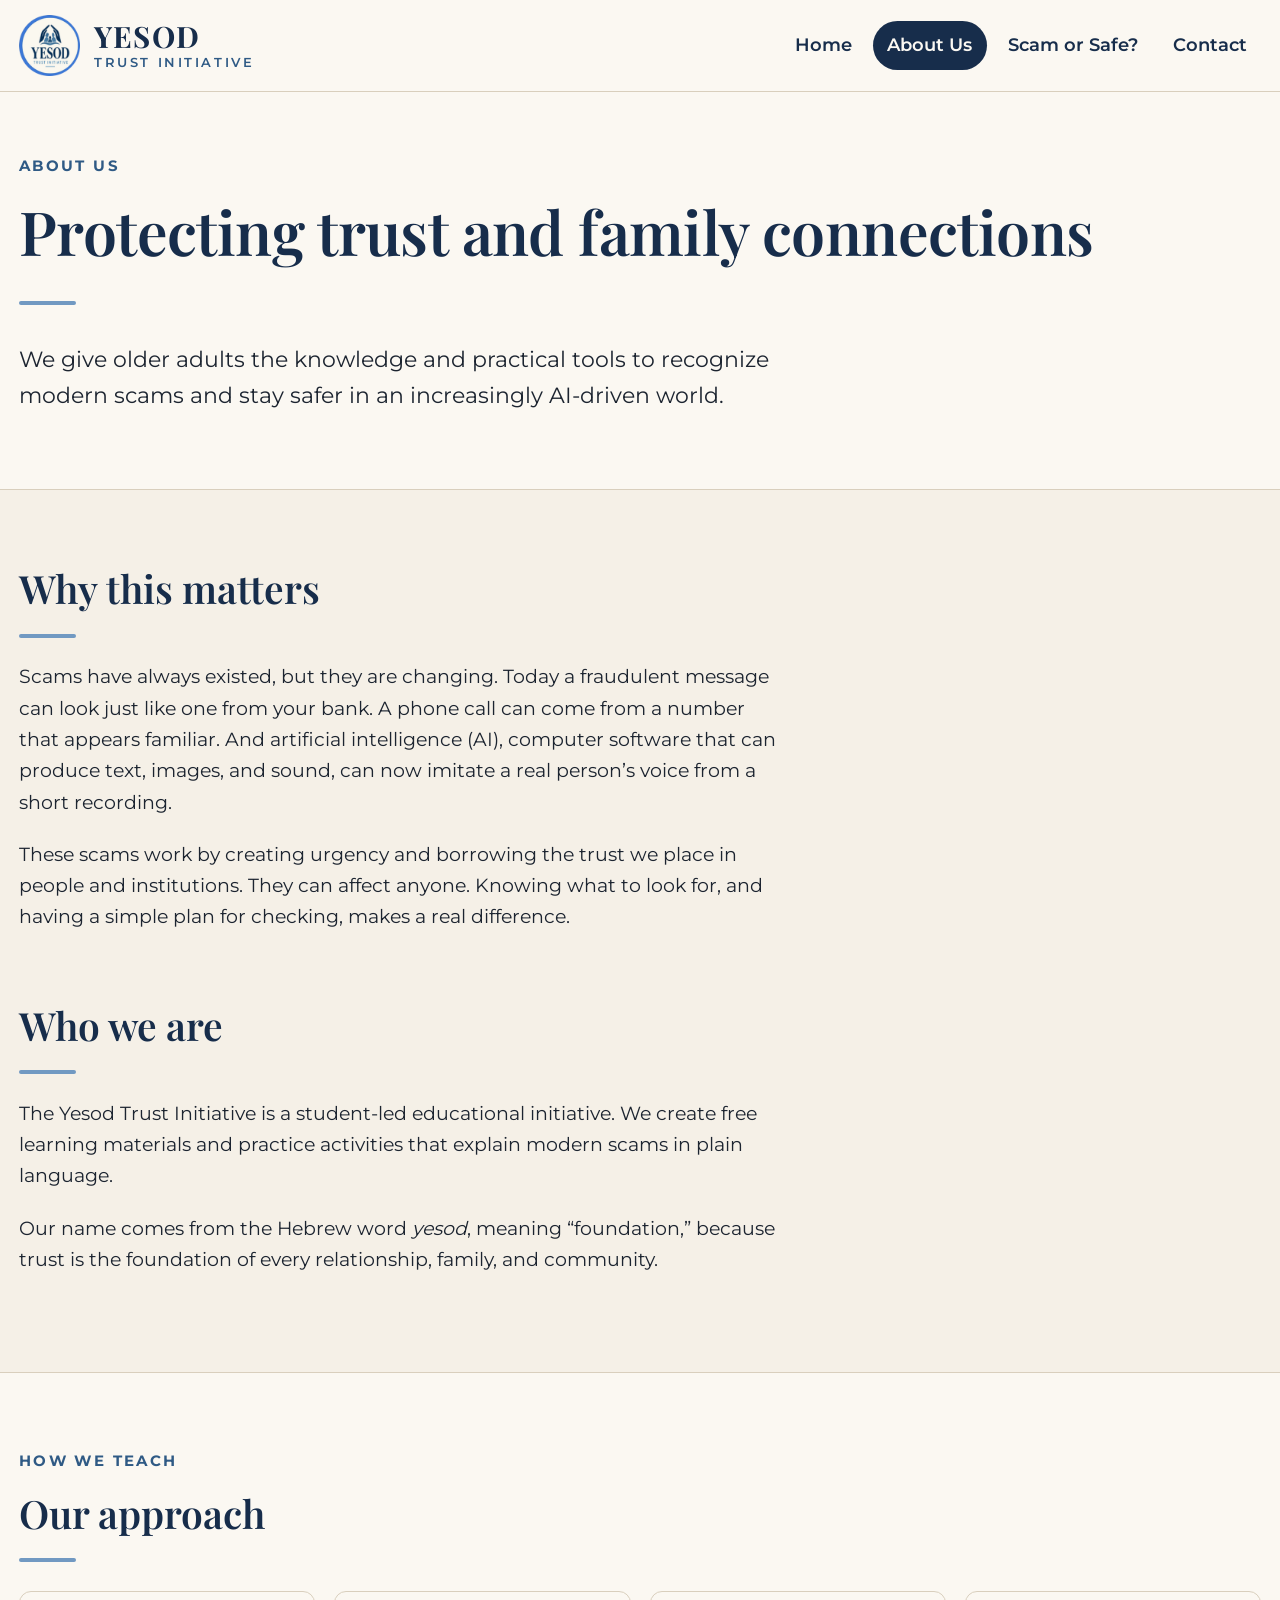
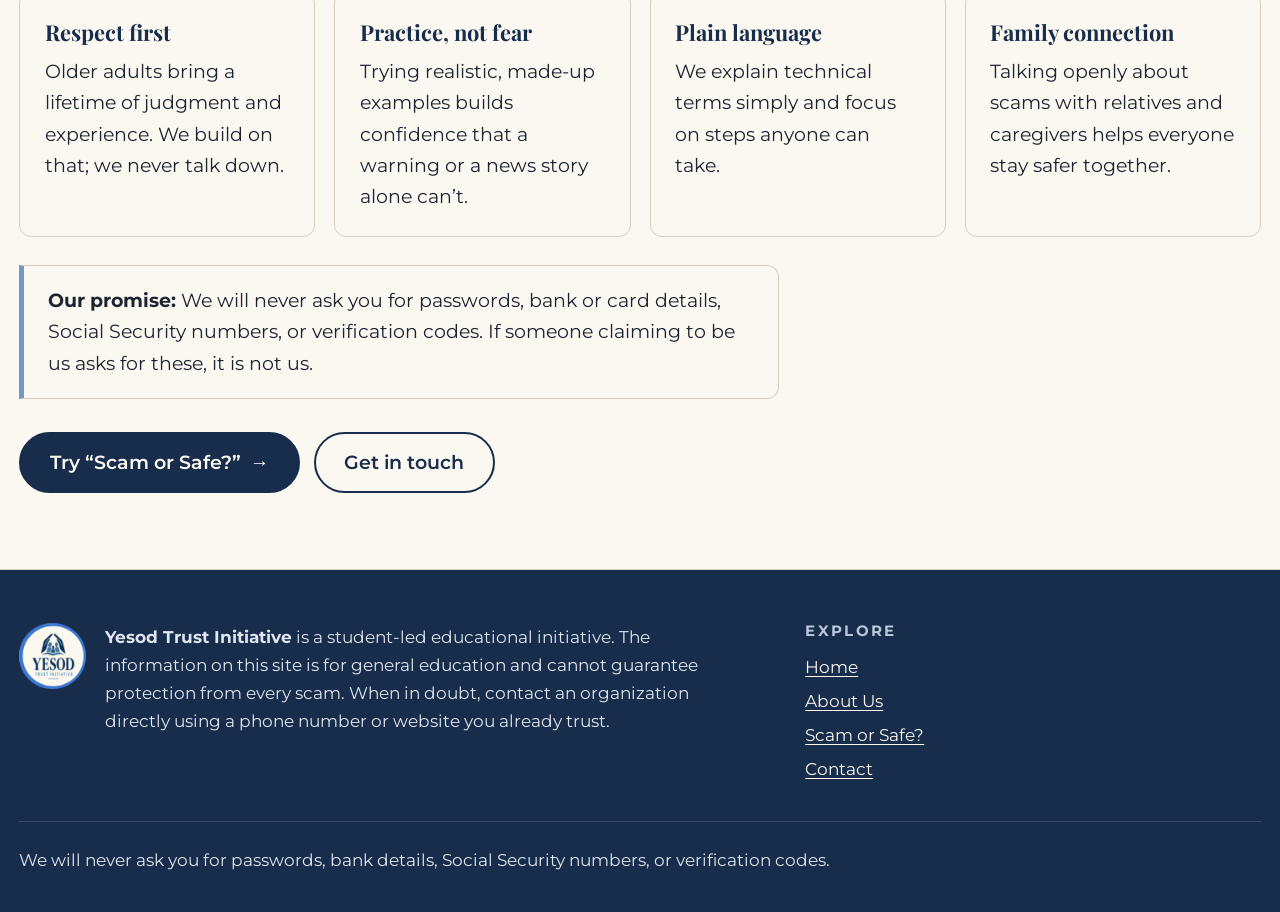
==== about.html @ eb1be835 "Remove large home-page logo; mention Hebrew name origin only on About Co-Authored-By: Claude Opus 5." ====
<!DOCTYPE html>
<html lang="en">
<head>
  <meta charset="utf-8">
  <meta name="viewport" content="width=device-width, initial-scale=1">
  <title>About Us · Yesod Trust Initiative</title>
  <meta name="description" content="Why modern scams matter, and how the Yesod Trust Initiative uses respectful, practical education to help older adults stay safer.">
  <link rel="icon" type="image/png" href="images/favicon.png">
  <link rel="preload" href="fonts/playfair-display-latin-wght-normal.woff2" as="font" type="font/woff2" crossorigin>
  <link rel="stylesheet" href="css/styles.css">
</head>
<body>
  <a class="skip-link" href="#main">Skip to main content</a>

  <header class="site-header">
    <div class="container">
      <a class="brand" href="index.html">
        <img src="images/logo.png" alt="" width="64" height="64">
        <span class="brand-text">
          <span class="brand-name">Yesod</span>
          <span class="brand-sub">Trust Initiative</span>
        </span>
      </a>
      <nav class="site-nav" aria-label="Main">
        <ul>
          <li><a href="index.html">Home</a></li>
          <li><a href="about.html" aria-current="page">About Us</a></li>
          <li><a href="game.html">Scam or Safe?</a></li>
          <li><a href="contact.html">Contact</a></li>
        </ul>
      </nav>
    </div>
  </header>

  <main id="main">
    <section class="page-intro">
      <div class="container">
        <p class="eyebrow">About us</p>
        <h1 class="bar">Protecting trust and family connections</h1>
        <p class="lead">We give older adults the knowledge and practical tools to recognize modern scams and stay safer in an increasingly AI-driven world.</p>
      </div>
    </section>

    <section class="section">
      <div class="container">
        <div class="prose">
          <h2 class="bar">Why this matters</h2>
          <p>Scams have always existed, but they are changing. Today a fraudulent message can look just like one from your bank. A phone call can come from a number that appears familiar. And artificial intelligence (AI), computer software that can produce text, images, and sound, can now imitate a real person’s voice from a short recording.</p>
          <p>These scams work by creating urgency and borrowing the trust we place in people and institutions. They can affect anyone. Knowing what to look for, and having a simple plan for checking, makes a real difference.</p>

          <h2 class="bar">Who we are</h2>
          <p>The Yesod Trust Initiative is a student-led educational initiative. We create free learning materials and practice activities that explain modern scams in plain language.</p>
          <p>Our name comes from the Hebrew word <em>yesod</em>, meaning “foundation,” because trust is the foundation of every relationship, family, and community.</p>
        </div>
      </div>
    </section>

    <section class="section section-alt" aria-labelledby="approach-heading">
      <div class="container">
        <p class="eyebrow">How we teach</p>
        <h2 id="approach-heading" class="bar">Our approach</h2>
        <ul class="principles">
          <li><strong>Respect first</strong> Older adults bring a lifetime of judgment and experience. We build on that; we never talk down.</li>
          <li><strong>Practice, not fear</strong> Trying realistic, made-up examples builds confidence that a warning or a news story alone can’t.</li>
          <li><strong>Plain language</strong> We explain technical terms simply and focus on steps anyone can take.</li>
          <li><strong>Family connection</strong> Talking openly about scams with relatives and caregivers helps everyone stay safer together.</li>
        </ul>

        <div class="note">
          <p><strong>Our promise:</strong> We will never ask you for passwords, bank or card details, Social Security numbers, or verification codes. If someone claiming to be us asks for these, it is not us.</p>
        </div>

        <div class="btn-row">
          <a class="btn" href="game.html">Try “Scam or Safe?” <span class="arrow" aria-hidden="true">→</span></a>
          <a class="btn btn-secondary" href="contact.html">Get in touch</a>
        </div>
      </div>
    </section>
  </main>

  <footer class="site-footer">
    <div class="container">
      <div class="footer-grid">
        <div class="footer-brand">
          <img src="images/logo.png" alt="" width="64" height="64">
          <p><strong>Yesod Trust Initiative</strong> is a student-led educational initiative. The information on this site is for general education and cannot guarantee protection from every scam. When in doubt, contact an organization directly using a phone number or website you already trust.</p>
        </div>
        <nav class="footer-nav" aria-label="Footer">
          <h2>Explore</h2>
          <ul>
            <li><a href="index.html">Home</a></li>
            <li><a href="about.html">About Us</a></li>
            <li><a href="game.html">Scam or Safe?</a></li>
            <li><a href="contact.html">Contact</a></li>
          </ul>
        </nav>
      </div>
      <div class="footer-bottom">
        <p>We will never ask you for passwords, bank details, Social Security numbers, or verification codes.</p>
      </div>
    </div>
  </footer>
</body>
</html>
---- css/styles.css ----
/* ==========================================================================
   Yesod Trust Initiative: site styles
   Colors and fonts follow the project brief. Edit the tokens below to adjust.
   Design motifs echo the logo: the circle and the short blue underline.
   ========================================================================== */

@font-face {
  font-family: "Playfair Display";
  src: url("../fonts/playfair-display-latin-wght-normal.woff2") format("woff2");
  font-weight: 400 900;
  font-style: normal;
  font-display: swap;
}

@font-face {
  font-family: "Montserrat";
  src: url("../fonts/montserrat-latin-wght-normal.woff2") format("woff2");
  font-weight: 100 900;
  font-style: normal;
  font-display: swap;
}

:root {
  --navy: #172d4b;
  --navy-deep: #0f1f35;
  --ivory: #f5f0e7;
  --ivory-dark: #ebe3d4;
  --paper: #fbf8f2;
  --soft-blue: #7199c2;
  --blue-text: #2f5a85;       /* darker blue that passes contrast on ivory */
  --ink: #1c2430;
  --muted: #4a5566;
  --rule: #d9cfbd;

  --ok: #1f6b3a;
  --ok-bg: #e7f2ea;
  --warn: #9a2b1f;
  --warn-bg: #fbeae6;

  --serif: "Playfair Display", Georgia, "Times New Roman", serif;
  --sans: "Montserrat", "Segoe UI", Arial, sans-serif;

  --measure: 40rem;
  --wide: 70rem;
  --radius: 12px;
  --shadow: 0 1px 2px rgba(23, 45, 75, 0.06), 0 8px 24px -12px rgba(23, 45, 75, 0.18);
}

*,
*::before,
*::after {
  box-sizing: border-box;
}

html {
  font-size: 118.75%; /* 19px base for comfortable reading */
  -webkit-text-size-adjust: 100%;
}

body {
  margin: 0;
  background: var(--ivory);
  color: var(--ink);
  font-family: var(--sans);
  line-height: 1.65;
  display: flex;
  flex-direction: column;
  min-height: 100vh;
}

main {
  flex: 1;
}

img {
  max-width: 100%;
  height: auto;
}

h1,
h2,
h3 {
  font-family: var(--serif);
  color: var(--navy);
  line-height: 1.18;
  font-weight: 600;
  margin: 0 0 0.6em;
}

h1 {
  font-size: clamp(2.1rem, 5.2vw, 3.2rem);
  letter-spacing: -0.01em;
}

h2 {
  font-size: clamp(1.55rem, 3.4vw, 2.05rem);
  margin-top: 1.8em;
}

h3 {
  font-size: 1.25rem;
  margin-top: 1.4em;
}

p,
ul,
ol {
  margin: 0 0 1.1em;
}

li + li {
  margin-top: 0.45em;
}

a {
  color: var(--blue-text);
  text-decoration-thickness: 0.08em;
  text-underline-offset: 0.18em;
}

a:hover {
  color: var(--navy);
}

:focus-visible {
  outline: 3px solid var(--navy);
  outline-offset: 3px;
  border-radius: 4px;
}

.skip-link {
  position: absolute;
  left: 1rem;
  top: -4rem;
  background: var(--navy);
  color: #fff;
  padding: 0.6rem 1rem;
  border-radius: var(--radius);
  z-index: 10;
}

.skip-link:focus {
  top: 1rem;
  color: #fff;
}

.container {
  width: 100%;
  max-width: var(--wide);
  margin: 0 auto;
  padding: 0 1rem;
}

.prose {
  max-width: var(--measure);
}

.visually-hidden {
  position: absolute !important;
  width: 1px;
  height: 1px;
  padding: 0;
  margin: -1px;
  overflow: hidden;
  clip: rect(0, 0, 0, 0);
  white-space: nowrap;
  border: 0;
}

/* The short blue bar under headings, taken from the logo */
.bar::after {
  content: "";
  display: block;
  width: 3rem;
  height: 4px;
  border-radius: 2px;
  background: var(--soft-blue);
  margin-top: 0.55em;
}

/* ---------- Header ---------- */

.site-header {
  background: var(--paper);
  border-bottom: 1px solid var(--rule);
}

.site-header .container {
  display: flex;
  flex-wrap: wrap;
  align-items: center;
  justify-content: space-between;
  gap: 0.75rem 2rem;
  padding-top: 0.8rem;
  padding-bottom: 0.8rem;
}

.brand {
  display: inline-flex;
  align-items: center;
  gap: 0.75rem;
  text-decoration: none;
  color: var(--navy);
}

.brand img {
  width: 3.2rem;
  height: 3.2rem;
  flex: none;
}

.brand-text {
  display: flex;
  flex-direction: column;
  line-height: 1.05;
}

.brand-name {
  font-family: var(--serif);
  font-size: 1.55rem;
  font-weight: 700;
  letter-spacing: 0.04em;
  text-transform: uppercase;
}

.brand-sub {
  font-size: 0.68rem;
  font-weight: 600;
  letter-spacing: 0.2em;
  text-transform: uppercase;
  color: var(--blue-text);
  margin-top: 0.2rem;
}

.site-nav ul {
  list-style: none;
  margin: 0;
  padding: 0;
  display: flex;
  flex-wrap: wrap;
  gap: 0.2rem 0.35rem;
}

.site-nav li + li {
  margin-top: 0;
}

.site-nav a {
  display: inline-block;
  color: var(--navy);
  text-decoration: none;
  font-weight: 600;
  font-size: 0.95rem;
  padding: 0.5rem 0.75rem;
  border-radius: 999px;
}

.site-nav a:hover {
  background: var(--ivory-dark);
  color: var(--navy);
}

.site-nav a[aria-current="page"] {
  background: var(--navy);
  color: var(--paper);
}

/* ---------- Page openings ---------- */

.hero {
  padding: 4rem 0 3.5rem;
  border-bottom: 1px solid var(--rule);
  overflow: hidden;
}

.hero-grid {
  display: grid;
  grid-template-columns: minmax(0, 1.15fr) minmax(0, 1fr);
  gap: 2rem 4rem;
  align-items: end;
}

.hero h1 {
  font-size: clamp(2.3rem, 5.6vw, 3.9rem);
  margin-bottom: 0;
}

.hero-body .lead {
  margin-bottom: 0;
}

.page-intro {
  padding: 3.25rem 0 2.75rem;
  border-bottom: 1px solid var(--rule);
  background: var(--paper);
}

.eyebrow {
  font-size: 0.78rem;
  font-weight: 700;
  letter-spacing: 0.16em;
  text-transform: uppercase;
  color: var(--blue-text);
  margin-bottom: 0.9rem;
}

.lead {
  font-size: 1.15rem;
  color: var(--ink);
  max-width: var(--measure);
}

/* ---------- Sections ---------- */

.section {
  padding: 4rem 0;
}

.section-alt {
  background: var(--paper);
  border-top: 1px solid var(--rule);
  border-bottom: 1px solid var(--rule);
}

.section h2:first-child,
.section .eyebrow + h2 {
  margin-top: 0;
}

.split {
  display: grid;
  grid-template-columns: minmax(0, 1fr) minmax(0, 1.5fr);
  gap: 3rem;
  align-items: start;
}

.split-aside {
  position: sticky;
  top: 1.5rem;
}

/* ---------- Buttons ---------- */

.btn {
  display: inline-flex;
  align-items: center;
  justify-content: center;
  gap: 0.5rem;
  font: inherit;
  font-weight: 600;
  font-size: 1rem;
  line-height: 1.3;
  text-align: center;
  text-decoration: none;
  cursor: pointer;
  padding: 0.85rem 1.5rem;
  min-height: 3rem;
  border-radius: 999px;
  border: 2px solid var(--navy);
  background: var(--navy);
  color: var(--paper);
}

.btn:hover {
  background: var(--navy-deep);
  border-color: var(--navy-deep);
  color: var(--paper);
}

.btn-secondary {
  background: transparent;
  color: var(--navy);
}

.btn-secondary:hover {
  background: var(--ivory-dark);
  border-color: var(--navy);
  color: var(--navy);
}

.btn .arrow {
  transition: transform 0.15s ease;
}

.btn:hover .arrow {
  transform: translateX(3px);
}

.btn-row {
  display: flex;
  flex-wrap: wrap;
  gap: 0.75rem;
  margin-top: 1.75rem;
}

/* ---------- Cards and lists ---------- */

.grid {
  display: grid;
  grid-template-columns: repeat(auto-fit, minmax(16rem, 1fr));
  gap: 1.25rem;
  margin-top: 2rem;
}

.card {
  background: var(--paper);
  border: 1px solid var(--rule);
  border-radius: var(--radius);
  padding: 1.6rem 1.5rem 0.8rem;
}

.section-alt .card {
  background: var(--ivory);
}

.card h3 {
  margin-top: 0.9rem;
}

.card-num {
  font-family: var(--serif);
  font-size: 0.95rem;
  font-weight: 600;
  color: var(--blue-text);
  display: inline-grid;
  place-items: center;
  width: 2.4rem;
  height: 2.4rem;
  border-radius: 50%;
  border: 2px solid var(--soft-blue);
}

.habits {
  list-style: none;
  padding: 0;
  margin: 0;
  counter-reset: habit;
}

.habits li {
  counter-increment: habit;
  position: relative;
  padding: 0 0 1.4rem 3.6rem;
  margin: 0 0 1.4rem;
  border-bottom: 1px solid var(--rule);
}

.habits li:last-child {
  border-bottom: 0;
  margin-bottom: 0;
  padding-bottom: 0;
}

.habits li::before {
  content: counter(habit);
  position: absolute;
  left: 0;
  top: 0;
  width: 2.4rem;
  height: 2.4rem;
  border-radius: 50%;
  background: var(--navy);
  color: var(--paper);
  font-family: var(--serif);
  font-weight: 600;
  display: grid;
  place-items: center;
}

.habits strong {
  display: block;
  font-family: var(--serif);
  font-size: 1.15rem;
  color: var(--navy);
  margin-bottom: 0.15rem;
}

.note {
  background: var(--paper);
  border: 1px solid var(--rule);
  border-left: 5px solid var(--soft-blue);
  border-radius: 0 var(--radius) var(--radius) 0;
  padding: 1rem 1.25rem;
  max-width: var(--measure);
  margin: 1.5rem 0;
}

.note p:last-child {
  margin-bottom: 0;
}

.help-panel {
  background: var(--navy);
  color: #e6ecf3;
  border-radius: var(--radius);
  padding: 2.25rem 2rem 1.25rem;
  display: grid;
  grid-template-columns: minmax(0, 1fr) minmax(0, 1.5fr);
  gap: 1rem 3rem;
}

.help-panel h2 {
  color: var(--paper);
  margin-top: 0;
}

.help-panel .bar::after {
  background: var(--soft-blue);
}

.help-panel a {
  color: #fff;
}

.help-panel :focus-visible {
  outline-color: var(--paper);
}

/* ---------- About ---------- */

.principles {
  list-style: none;
  padding: 0;
  display: grid;
  grid-template-columns: repeat(auto-fit, minmax(15rem, 1fr));
  gap: 1rem;
  margin: 1.5rem 0 0;
}

.principles li {
  margin: 0;
  background: var(--paper);
  border: 1px solid var(--rule);
  border-radius: var(--radius);
  padding: 1.2rem 1.3rem;
}

.principles strong {
  display: block;
  font-family: var(--serif);
  font-size: 1.15rem;
  color: var(--navy);
  margin-bottom: 0.3rem;
}

/* ---------- Contact ---------- */

.contact-list {
  list-style: none;
  padding: 0;
  margin: 0 0 2rem;
  display: grid;
  grid-template-columns: repeat(auto-fit, minmax(16rem, 1fr));
  gap: 1rem;
}

.contact-list li {
  margin: 0;
}

.contact-card {
  display: flex;
  align-items: center;
  gap: 1rem;
  background: var(--paper);
  border: 1px solid var(--rule);
  border-radius: var(--radius);
  padding: 1.2rem 1.3rem;
  text-decoration: none;
  color: var(--ink);
  box-shadow: var(--shadow);
  height: 100%;
}

.contact-card:hover {
  border-color: var(--soft-blue);
  color: var(--ink);
}

.contact-icon {
  flex: none;
  width: 3rem;
  height: 3rem;
  border-radius: 50%;
  background: var(--navy);
  color: var(--paper);
  display: grid;
  place-items: center;
}

.contact-icon svg {
  width: 1.35rem;
  height: 1.35rem;
}

.contact-label {
  display: block;
  font-size: 0.78rem;
  font-weight: 700;
  letter-spacing: 0.14em;
  text-transform: uppercase;
  color: var(--muted);
}

.contact-value {
  display: block;
  font-size: 1.1rem;
  font-weight: 600;
  color: var(--blue-text);
  overflow-wrap: anywhere;
}

/* ---------- Footer ---------- */

.site-footer {
  background: var(--navy);
  color: #dfe6ef;
  padding: 2.75rem 0 2rem;
  font-size: 0.9rem;
}

.footer-grid {
  display: grid;
  grid-template-columns: minmax(0, 1.6fr) minmax(0, 1fr);
  gap: 2rem 3rem;
}

.footer-brand {
  display: flex;
  gap: 1rem;
  align-items: flex-start;
}

.footer-brand img {
  width: 3.5rem;
  height: 3.5rem;
  flex: none;
}

.footer-brand p {
  max-width: var(--measure);
}

.footer-nav h2 {
  font-family: var(--sans);
  font-size: 0.78rem;
  font-weight: 700;
  letter-spacing: 0.16em;
  text-transform: uppercase;
  color: #b9c8da;
  margin: 0 0 0.7rem;
}

.footer-nav ul {
  list-style: none;
  padding: 0;
  margin: 0;
}

.footer-nav li + li {
  margin-top: 0.3rem;
}

.site-footer a {
  color: var(--paper);
}

.footer-bottom {
  border-top: 1px solid rgba(255, 255, 255, 0.15);
  margin-top: 2rem;
  padding-top: 1.25rem;
}

.footer-bottom p {
  margin: 0;
}

.site-footer :focus-visible {
  outline-color: var(--paper);
}

/* ==========================================================================
   Scam or Safe? game
   ========================================================================== */

.game {
  max-width: 46rem;
  margin: 0 auto;
}

.sim-label {
  display: inline-flex;
  align-items: center;
  gap: 0.4rem;
  font-size: 0.75rem;
  font-weight: 700;
  letter-spacing: 0.1em;
  text-transform: uppercase;
  background: var(--ivory-dark);
  color: var(--navy);
  border-radius: 999px;
  padding: 0.25rem 0.8rem;
}

.start-card,
.scenario,
.results {
  background: var(--paper);
  border: 1px solid var(--rule);
  border-radius: var(--radius);
  padding: 1.75rem;
  box-shadow: var(--shadow);
}

.start-card h2 {
  margin-top: 0.9rem;
}

.progress-wrap {
  margin: 0 0 1.25rem;
}

.progress-text {
  display: flex;
  justify-content: space-between;
  flex-wrap: wrap;
  gap: 0.5rem;
  font-weight: 600;
  color: var(--navy);
  margin-bottom: 0.5rem;
}

.progress-steps {
  display: grid;
  grid-auto-flow: column;
  grid-auto-columns: 1fr;
  gap: 4px;
}

.progress-steps span {
  height: 0.5rem;
  border-radius: 999px;
  background: var(--ivory-dark);
  border: 1px solid var(--rule);
}

.progress-steps span.done {
  background: var(--navy);
  border-color: var(--navy);
}

.progress-steps span.current {
  background: var(--soft-blue);
  border-color: var(--soft-blue);
}

.scenario h2 {
  margin: 0.9rem 0 0.4rem;
  font-size: 1.6rem;
}

.channel {
  display: inline-flex;
  align-items: center;
  gap: 0.45rem;
  font-weight: 600;
  color: var(--blue-text);
  font-size: 0.95rem;
  margin-bottom: 0.6rem;
}

.channel svg {
  width: 1.15rem;
  height: 1.15rem;
}

.setup {
  color: var(--muted);
}

/* Message presentation varies by how it arrived */
.message {
  margin: 1.25rem 0;
}

.message-from {
  font-size: 0.88rem;
  color: var(--muted);
  margin: 0 0 0.5rem;
  overflow-wrap: anywhere;
}

.message-body {
  white-space: pre-line;
  overflow-wrap: anywhere;
  margin: 0;
}

/* Text and social messages: a chat bubble */
.message[data-kind="chat"] .message-body {
  background: #e4ebf3;
  border-radius: 18px 18px 18px 4px;
  padding: 0.9rem 1.1rem;
  max-width: 34rem;
}

/* Email: a letter with a header line */
.message[data-kind="email"] {
  background: #fff;
  border: 1px solid var(--rule);
  border-radius: 8px;
}

.message[data-kind="email"] .message-from {
  border-bottom: 1px solid var(--rule);
  padding: 0.7rem 1.1rem;
  margin: 0;
}

.message[data-kind="email"] .message-body {
  padding: 1rem 1.1rem;
}

/* Calls, voicemail, video: a spoken transcript */
.message[data-kind="voice"] {
  border-left: 4px solid var(--soft-blue);
  padding: 0.25rem 0 0.25rem 1.2rem;
}

.message[data-kind="voice"] .message-body {
  font-family: var(--serif);
  font-size: 1.15rem;
  font-style: italic;
  color: var(--navy);
  line-height: 1.55;
}

/* Pop-up: a stark system window */
.message[data-kind="popup"] {
  border: 2px solid var(--ink);
  border-radius: 6px;
  overflow: hidden;
}

.message[data-kind="popup"]::before {
  content: "";
  display: block;
  height: 1.4rem;
  background: var(--ink);
}

.message[data-kind="popup"] .message-body {
  padding: 1rem 1.1rem;
  font-weight: 700;
  background: #fff;
}

.question {
  font-family: var(--serif);
  font-size: 1.2rem;
  font-weight: 600;
  color: var(--navy);
  margin: 1.5rem 0 0.8rem;
}

.choices {
  display: grid;
  grid-template-columns: 1fr 1fr;
  gap: 0.75rem;
}

.choice {
  font-size: 1.1rem;
  padding: 1rem;
  border-radius: var(--radius);
}

.choice[aria-pressed="true"] {
  box-shadow: 0 0 0 3px var(--paper), 0 0 0 6px var(--soft-blue);
}

.choice:disabled {
  cursor: default;
  opacity: 1;
}

.choice:disabled:not([aria-pressed="true"]) {
  background: transparent;
  color: var(--muted);
  border-color: var(--rule);
}

.feedback {
  margin-top: 1.5rem;
  border-radius: var(--radius);
  padding: 1.3rem 1.4rem;
  border: 2px solid;
}

.feedback[hidden] {
  display: none;
}

.feedback.is-correct {
  background: var(--ok-bg);
  border-color: var(--ok);
}

.feedback.is-incorrect {
  background: var(--warn-bg);
  border-color: var(--warn);
}

.feedback-title {
  font-family: var(--sans);
  font-size: 1.2rem;
  font-weight: 700;
  margin: 0 0 0.5rem;
  display: flex;
  align-items: center;
  gap: 0.55rem;
}

.feedback.is-correct .feedback-title { color: var(--ok); }
.feedback.is-incorrect .feedback-title { color: var(--warn); }

.feedback-icon {
  display: inline-grid;
  place-items: center;
  width: 1.9rem;
  height: 1.9rem;
  border-radius: 50%;
  color: #fff;
  font-size: 1rem;
  flex: none;
}

.feedback.is-correct .feedback-icon { background: var(--ok); }
.feedback.is-incorrect .feedback-icon { background: var(--warn); }

.verdict {
  font-weight: 700;
}

.feedback h3 {
  font-family: var(--sans);
  font-size: 1rem;
  font-weight: 700;
  color: var(--ink);
  margin: 1rem 0 0.4rem;
}

.tip {
  background: var(--paper);
  border-radius: 8px;
  padding: 0.85rem 1rem;
  margin: 1rem 0 0;
}

.next-row {
  margin-top: 1.25rem;
}

.results {
  text-align: center;
}

.results ul {
  text-align: left;
  max-width: 30rem;
  margin: 0 auto 1rem;
}

.results .btn-row {
  justify-content: center;
}

.score-ring {
  width: 10rem;
  height: 10rem;
  margin: 0.5rem auto 1.25rem;
  border-radius: 50%;
  border: 6px solid var(--soft-blue);
  box-shadow: inset 0 0 0 6px var(--paper), inset 0 0 0 7px var(--rule);
  display: grid;
  place-content: center;
  text-align: center;
}

.score-num {
  font-family: var(--serif);
  font-size: 2.6rem;
  font-weight: 600;
  color: var(--navy);
  line-height: 1;
}

.score-of {
  font-size: 0.85rem;
  color: var(--muted);
  margin-top: 0.3rem;
}

/* ---------- Responsive ---------- */

@media (max-width: 52rem) {
  .hero-grid,
  .split,
  .help-panel,
  .footer-grid {
    grid-template-columns: 1fr;
  }
  .split-aside { position: static; }
}

@media (max-width: 30rem) {
  html { font-size: 112.5%; }
  .choices { grid-template-columns: 1fr; }
  .section { padding: 2.75rem 0; }
  .hero { padding: 2.5rem 0; }
  .page-intro { padding: 2.25rem 0 2rem; }
  .start-card, .scenario, .results { padding: 1.25rem; }
  .help-panel { padding: 1.75rem 1.25rem 0.75rem; }
  .brand img { width: 2.8rem; height: 2.8rem; }
  .brand-name { font-size: 1.35rem; }
  .site-nav { width: 100%; }
  .site-nav a { padding: 0.45rem 0.65rem; font-size: 0.9rem; }
}

@media (prefers-reduced-motion: reduce) {
  * { transition: none !important; scroll-behavior: auto !important; }
}

@media print {
  .site-header, .site-footer, .skip-link, .btn-row { display: none; }
  body { background: #fff; }
}
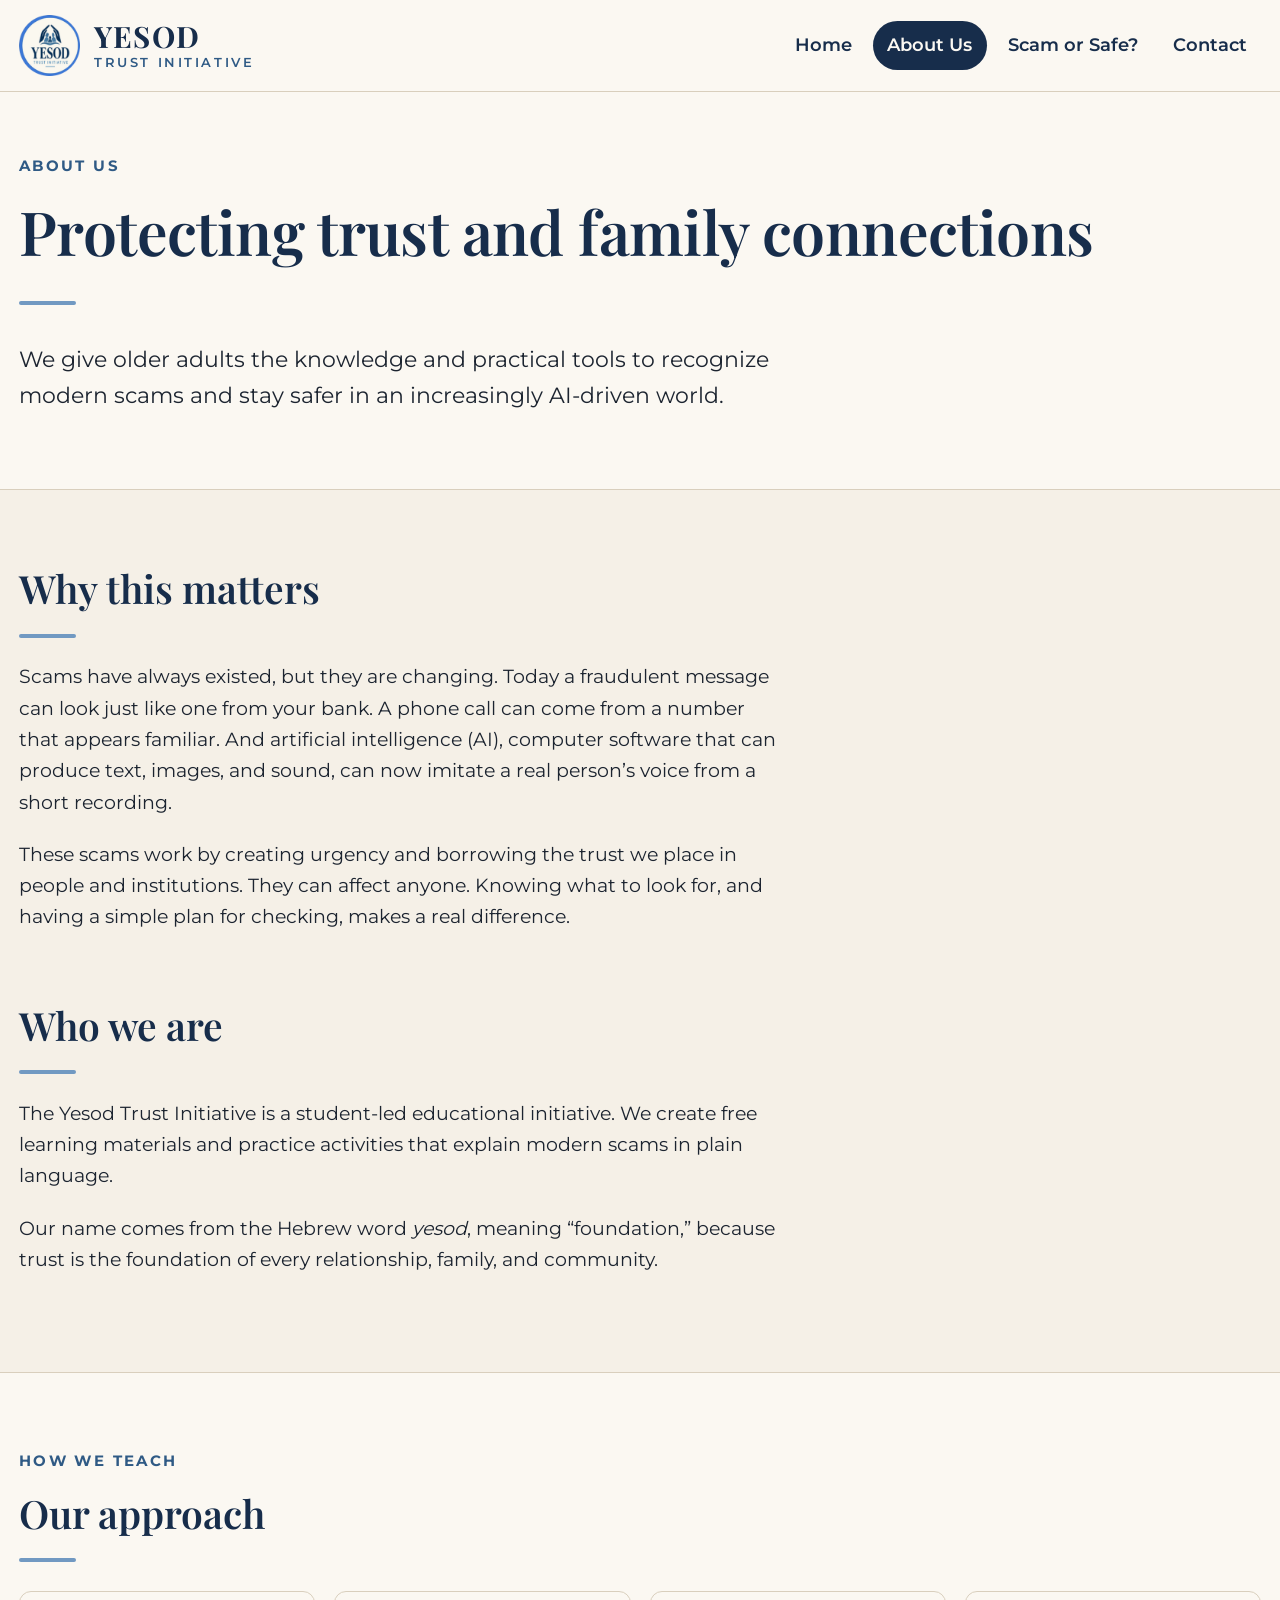
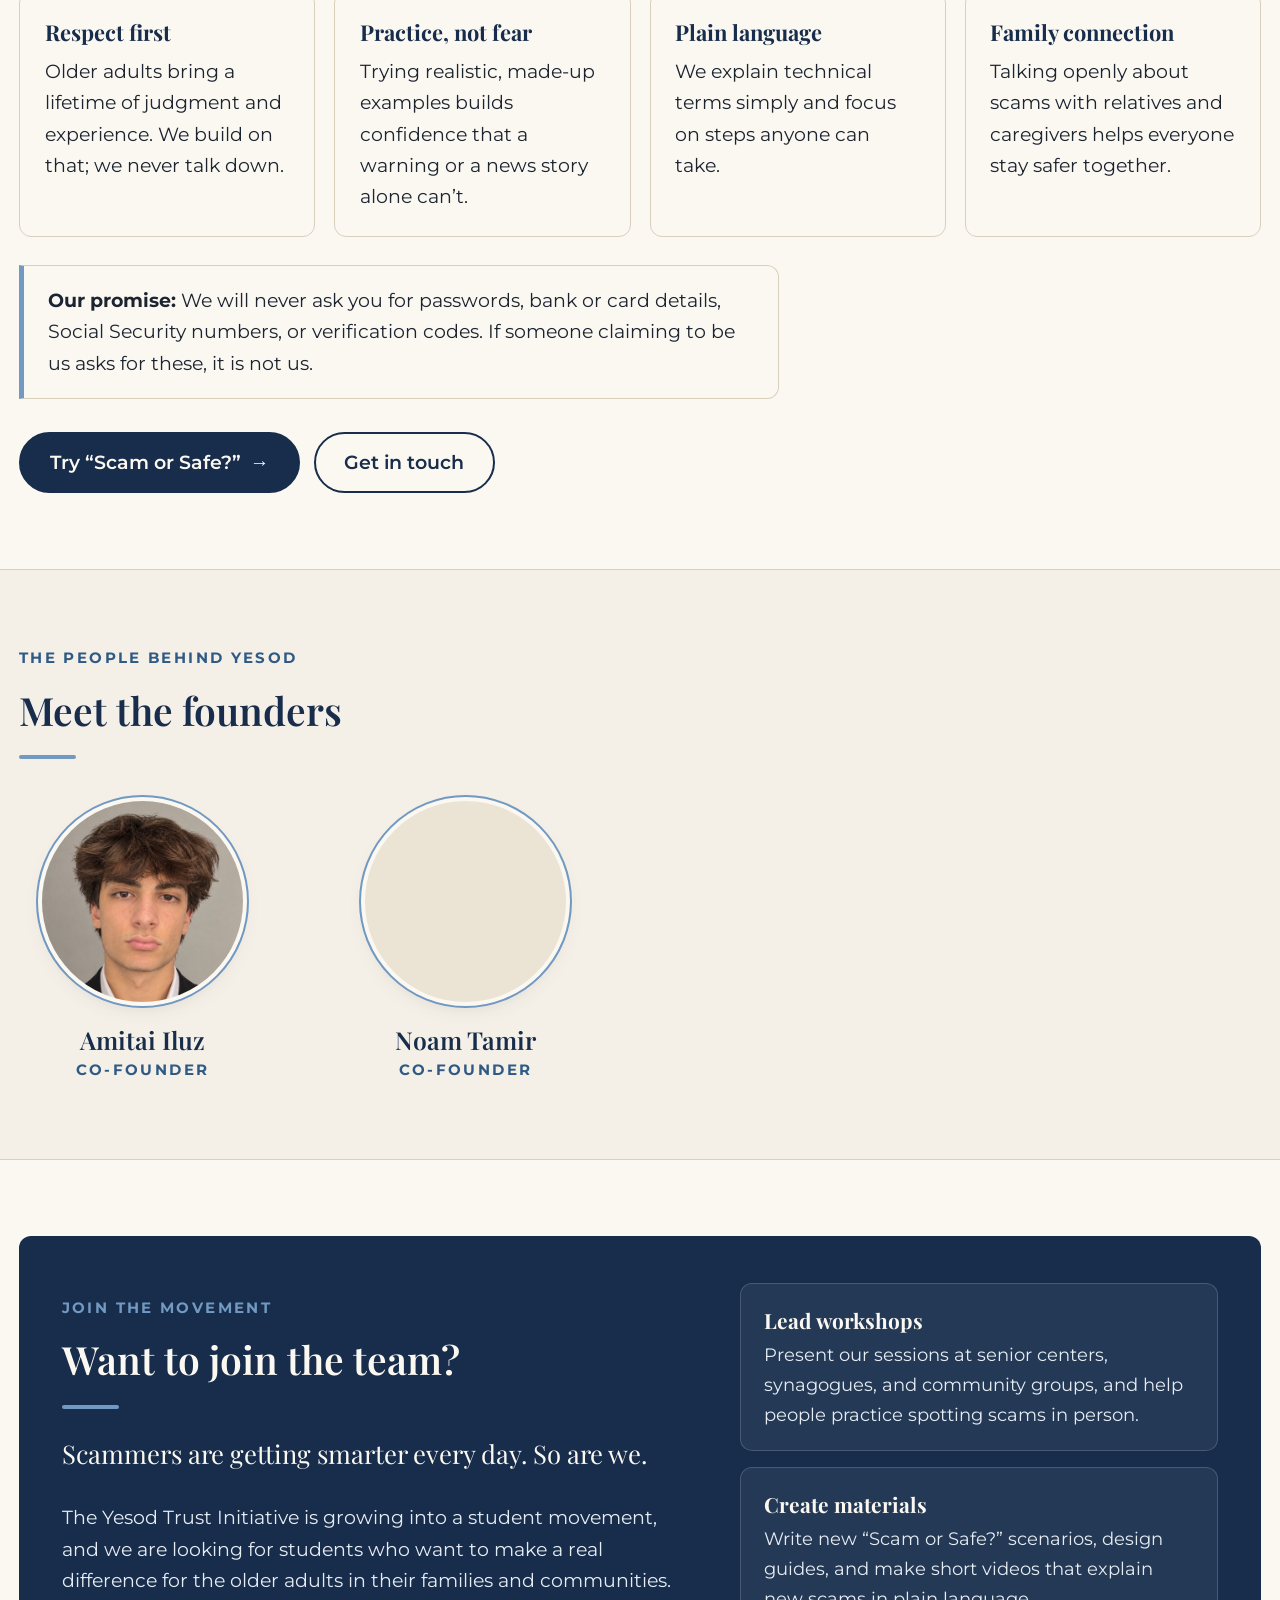
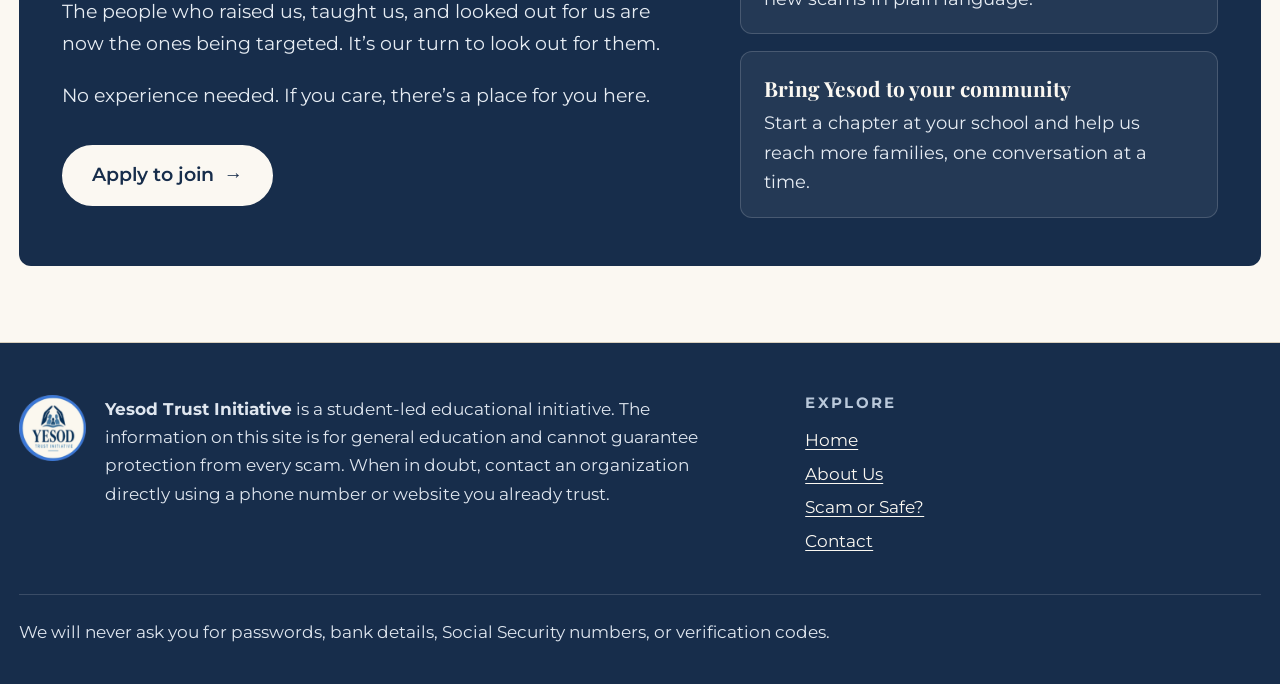
==== commit 7ca950a2: "Add founders and Join the team sections to About page Co-Authored-By: Claude Opus 5.5 <noreply@anthr" ====
--- a/about.html
+++ b/about.html
@@ -76,6 +76,49 @@
         </div>
       </div>
     </section>
+
+    <section class="section" aria-labelledby="team-heading">
+      <div class="container">
+        <p class="eyebrow">The people behind Yesod</p>
+        <h2 id="team-heading" class="bar">Meet the founders</h2>
+        <ul class="team">
+          <li class="team-member">
+            <img class="team-photo" src="images/team/amitai-iluz.jpg" alt="Portrait of Amitai Iluz" width="480" height="480">
+            <h3>Amitai Iluz</h3>
+            <p class="team-role">Co-Founder</p>
+          </li>
+          <li class="team-member">
+            <!-- To add Noam's photo: save it as images/team/noam-tamir.jpg and replace the span below with
+                 <img class="team-photo" src="images/team/noam-tamir.jpg" alt="Portrait of Noam Tamir" width="480" height="480"> -->
+            <span class="team-photo team-photo-empty" aria-hidden="true"></span>
+            <h3>Noam Tamir</h3>
+            <p class="team-role">Co-Founder</p>
+          </li>
+        </ul>
+      </div>
+    </section>
+
+    <section class="section section-alt" aria-labelledby="join-heading">
+      <div class="container">
+        <div class="join-panel">
+          <div>
+            <p class="eyebrow">Join the movement</p>
+            <h2 id="join-heading" class="bar">Want to join the team?</h2>
+            <p class="join-lead">Scammers are getting smarter every day. So are we.</p>
+            <p>The Yesod Trust Initiative is growing into a student movement, and we are looking for students who want to make a real difference for the older adults in their families and communities. The people who raised us, taught us, and looked out for us are now the ones being targeted. It’s our turn to look out for them.</p>
+            <p>No experience needed. If you care, there’s a place for you here.</p>
+            <div class="btn-row">
+              <a class="btn btn-light" href="mailto:amitaiiluz@gmail.com?subject=I%20want%20to%20join%20the%20Yesod%20Trust%20Initiative&amp;body=Name%3A%0AGrade%3A%0ASchool%3A%0AWhy%20I%20want%20to%20join%3A%0A">Apply to join <span class="arrow" aria-hidden="true">→</span></a>
+            </div>
+          </div>
+          <ul class="join-roles">
+            <li><strong>Lead workshops</strong> Present our sessions at senior centers, synagogues, and community groups, and help people practice spotting scams in person.</li>
+            <li><strong>Create materials</strong> Write new “Scam or Safe?” scenarios, design guides, and make short videos that explain new scams in plain language.</li>
+            <li><strong>Bring Yesod to your community</strong> Start a chapter at your school and help us reach more families, one conversation at a time.</li>
+          </ul>
+        </div>
+      </div>
+    </section>
   </main>
 
   <footer class="site-footer">
--- a/css/styles.css
+++ b/css/styles.css
@@ -543,6 +543,132 @@
   margin-bottom: 0.3rem;
 }
 
+.team {
+  list-style: none;
+  padding: 0;
+  margin: 2rem 0 0;
+  display: flex;
+  flex-wrap: wrap;
+  gap: 2.5rem 4rem;
+}
+
+.team-member {
+  margin: 0;
+  text-align: center;
+  width: 13rem;
+}
+
+.team-photo {
+  display: block;
+  width: 11rem;
+  height: 11rem;
+  margin: 0 auto 1rem;
+  border-radius: 50%;
+  object-fit: cover;
+  border: 4px solid var(--paper);
+  outline: 2px solid var(--soft-blue);
+  box-shadow: var(--shadow);
+}
+
+.team-photo-empty {
+  background: var(--ivory-dark);
+}
+
+.team-member h3 {
+  margin: 0;
+  font-size: 1.3rem;
+  color: var(--navy);
+}
+
+.team-role {
+  margin: 0.2rem 0 0;
+  font-size: 0.78rem;
+  font-weight: 700;
+  letter-spacing: 0.16em;
+  text-transform: uppercase;
+  color: var(--blue-text);
+}
+
+.join-panel {
+  background: var(--navy);
+  color: #e6ecf3;
+  border-radius: var(--radius);
+  padding: 2.5rem 2.25rem;
+  display: grid;
+  grid-template-columns: minmax(0, 1.3fr) minmax(0, 1fr);
+  gap: 2rem 3rem;
+  align-items: center;
+}
+
+.join-panel .eyebrow {
+  color: var(--soft-blue);
+}
+
+.join-panel h2 {
+  color: var(--paper);
+  margin-top: 0;
+}
+
+.join-panel .bar::after {
+  background: var(--soft-blue);
+}
+
+.join-lead {
+  font-family: var(--serif);
+  font-size: 1.35rem;
+  color: var(--paper);
+}
+
+.join-panel :focus-visible {
+  outline-color: var(--paper);
+}
+
+.btn-light {
+  background: var(--paper);
+  border-color: var(--paper);
+  color: var(--navy);
+}
+
+.btn-light:hover {
+  background: var(--ivory-dark);
+  border-color: var(--ivory-dark);
+  color: var(--navy);
+}
+
+.join-roles {
+  list-style: none;
+  padding: 0;
+  margin: 0;
+  display: grid;
+  gap: 0.85rem;
+}
+
+.join-roles li {
+  margin: 0;
+  background: rgba(255, 255, 255, 0.06);
+  border: 1px solid rgba(255, 255, 255, 0.16);
+  border-radius: var(--radius);
+  padding: 1rem 1.2rem;
+  font-size: 0.95rem;
+}
+
+.join-roles strong {
+  display: block;
+  font-family: var(--serif);
+  font-size: 1.1rem;
+  color: var(--paper);
+  margin-bottom: 0.2rem;
+}
+
+@media (max-width: 52rem) {
+  .join-panel { grid-template-columns: 1fr; }
+}
+
+@media (max-width: 30rem) {
+  .team { justify-content: center; }
+  .join-panel { padding: 1.75rem 1.25rem; }
+}
+
 /* ---------- Contact ---------- */
 
 .contact-list {
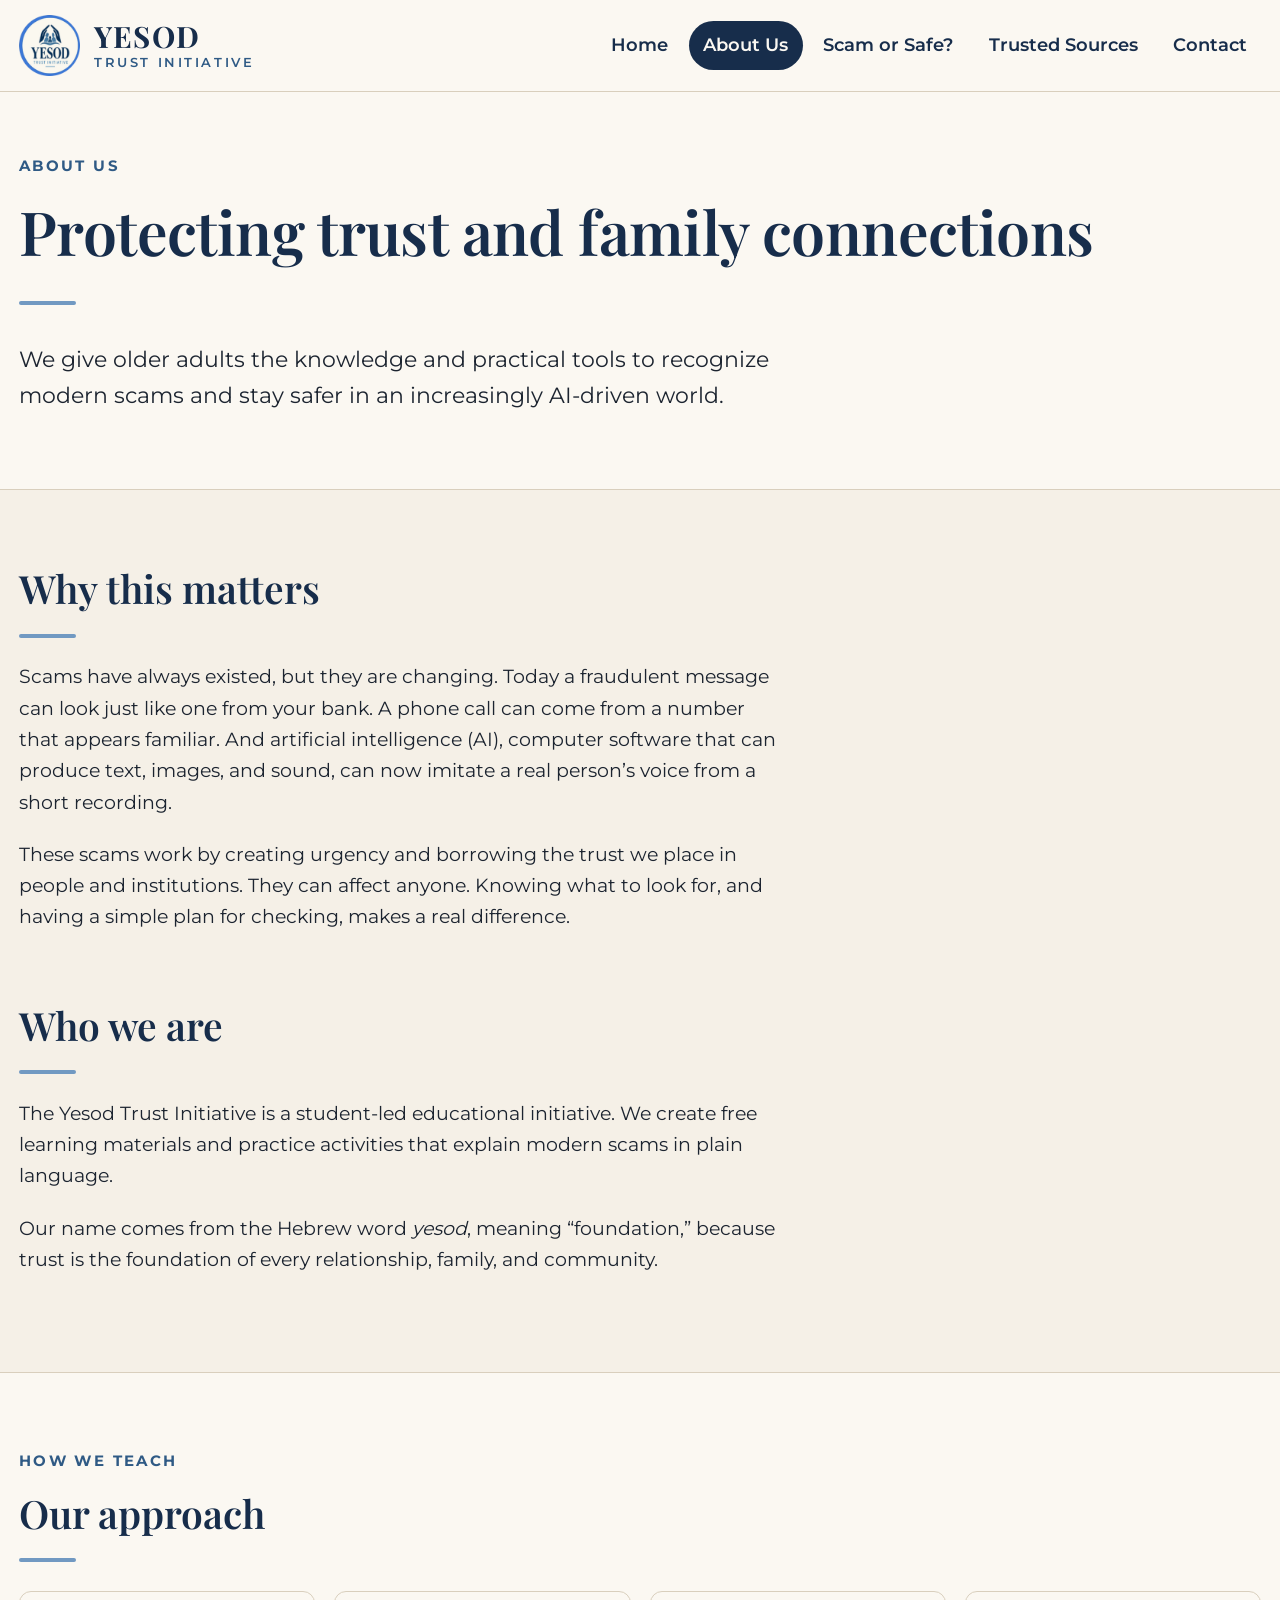
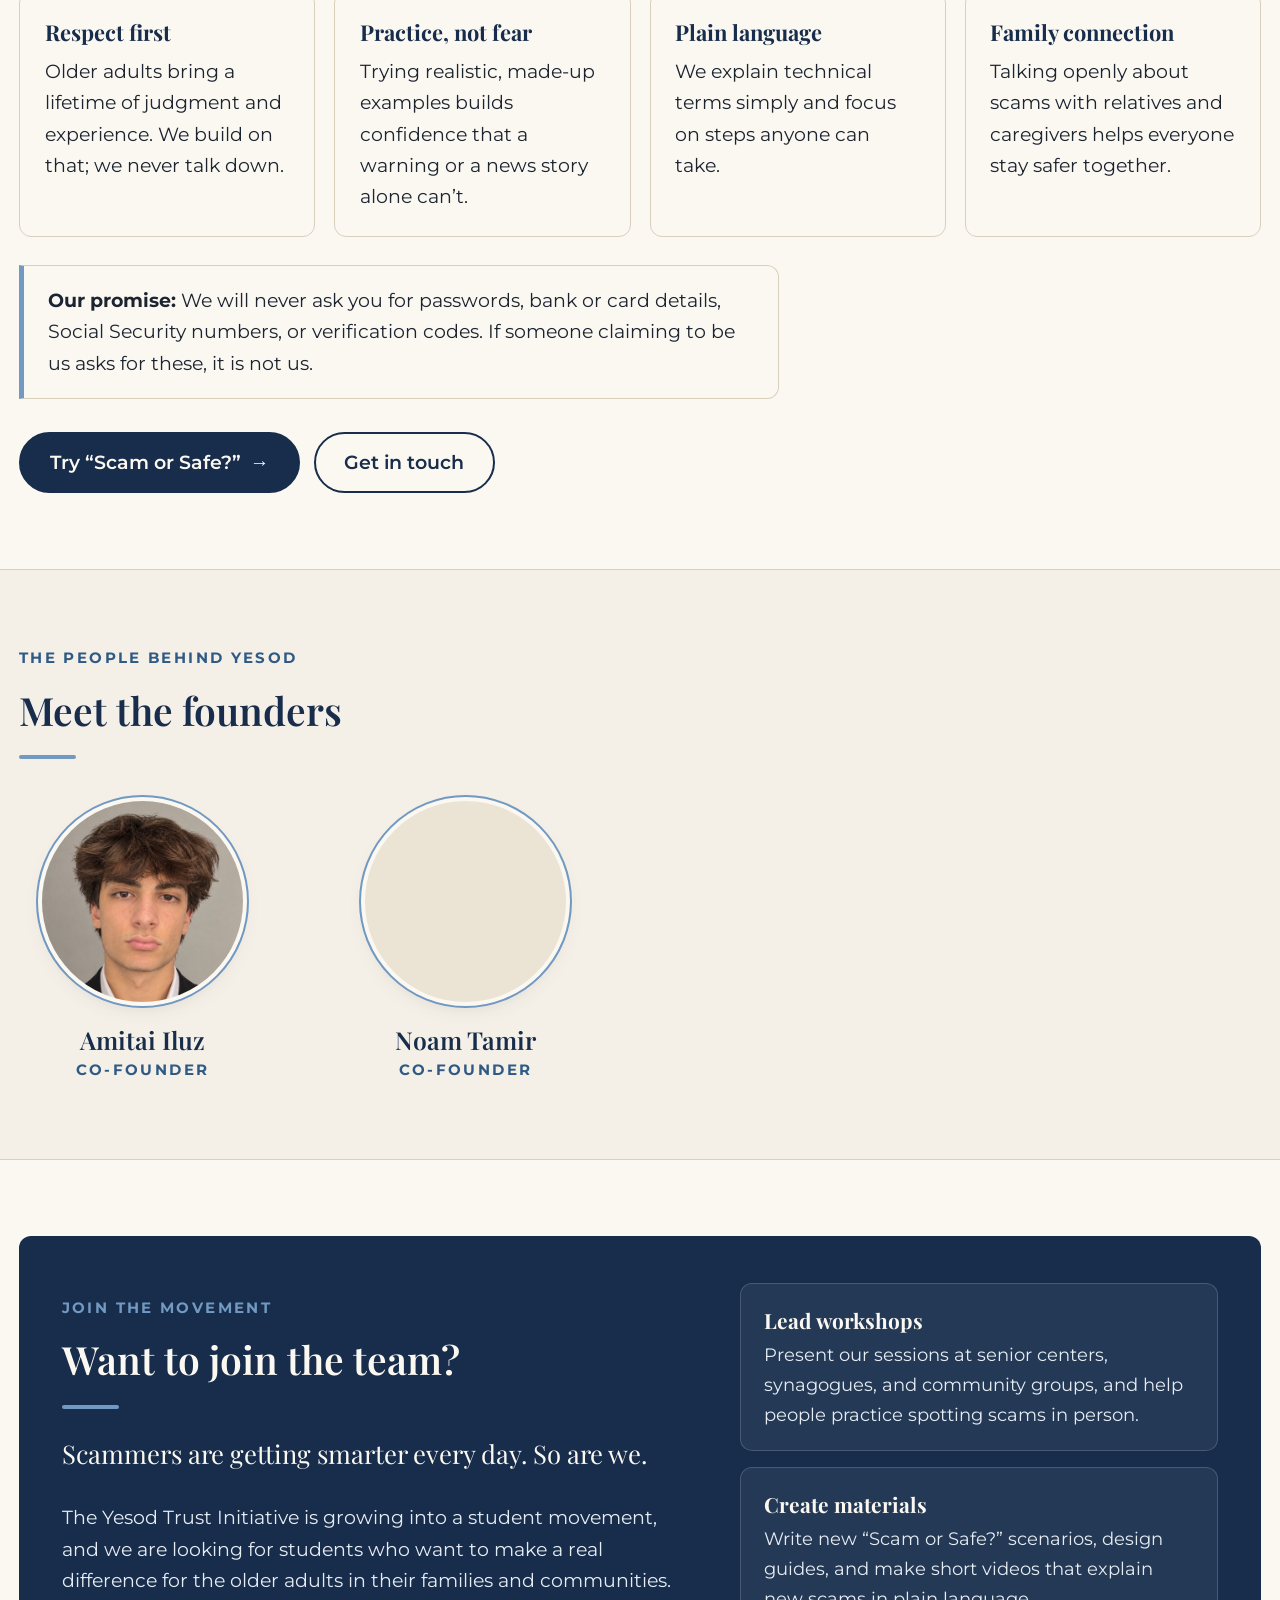
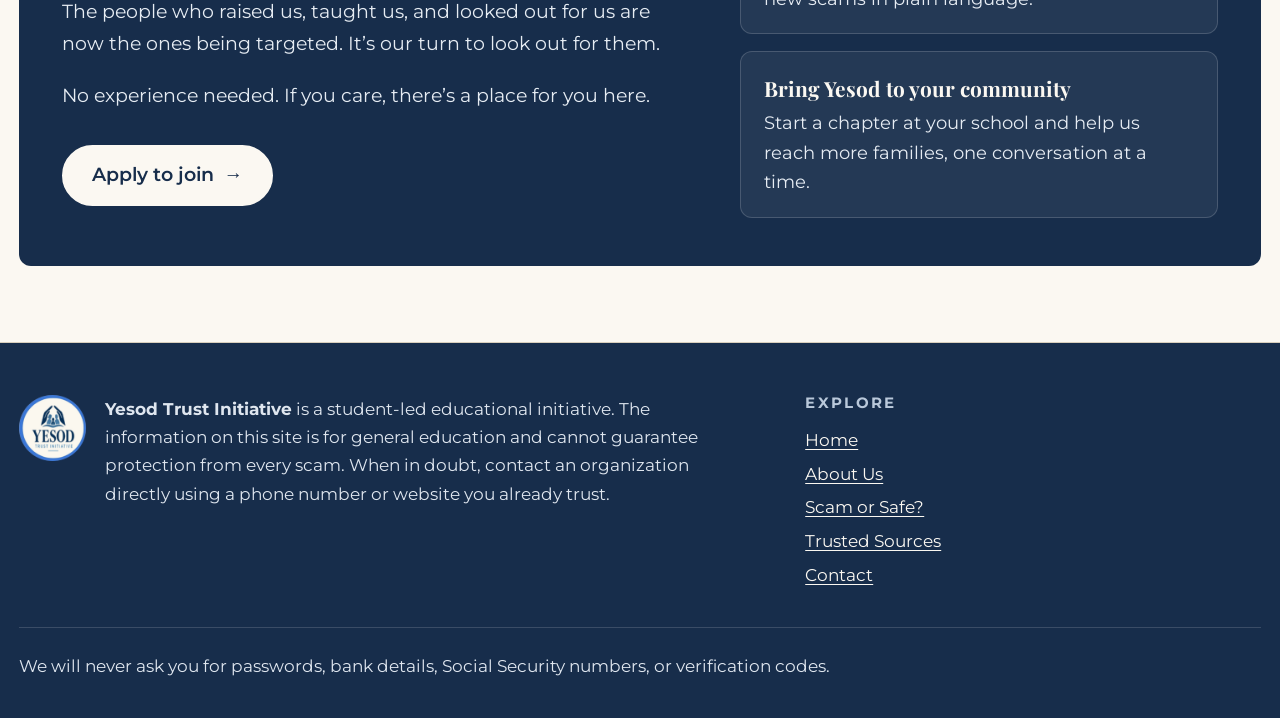
==== commit eb7551f1: "Add Trusted Sources page with verified helplines and reporting links Co-Authored-By: Claude Opus 5.5" ====
--- a/about.html
+++ b/about.html
@@ -26,6 +26,7 @@
           <li><a href="index.html">Home</a></li>
           <li><a href="about.html" aria-current="page">About Us</a></li>
           <li><a href="game.html">Scam or Safe?</a></li>
+          <li><a href="resources.html">Trusted Sources</a></li>
           <li><a href="contact.html">Contact</a></li>
         </ul>
       </nav>
@@ -108,7 +109,7 @@
             <p>The Yesod Trust Initiative is growing into a student movement, and we are looking for students who want to make a real difference for the older adults in their families and communities. The people who raised us, taught us, and looked out for us are now the ones being targeted. It’s our turn to look out for them.</p>
             <p>No experience needed. If you care, there’s a place for you here.</p>
             <div class="btn-row">
-              <a class="btn btn-light" href="mailto:amitaiiluz@gmail.com?subject=I%20want%20to%20join%20the%20Yesod%20Trust%20Initiative&amp;body=Name%3A%0AGrade%3A%0ASchool%3A%0AWhy%20I%20want%20to%20join%3A%0A">Apply to join <span class="arrow" aria-hidden="true">→</span></a>
+              <a class="btn btn-light" href="https://docs.google.com/forms/d/e/1FAIpQLSeAhspvNJf0h5g1RcXhgIFvsYNbbonMnVkhLk0o_ZASKQb0tA/viewform" target="_blank" rel="noopener">Apply to join <span class="arrow" aria-hidden="true">→</span></a>
             </div>
           </div>
           <ul class="join-roles">
@@ -134,6 +135,7 @@
             <li><a href="index.html">Home</a></li>
             <li><a href="about.html">About Us</a></li>
             <li><a href="game.html">Scam or Safe?</a></li>
+            <li><a href="resources.html">Trusted Sources</a></li>
             <li><a href="contact.html">Contact</a></li>
           </ul>
         </nav>
--- a/css/styles.css
+++ b/css/styles.css
@@ -669,6 +669,77 @@
   .join-panel { padding: 1.75rem 1.25rem; }
 }
 
+/* ---------- Trusted sources ---------- */
+
+.source-grid {
+  list-style: none;
+  padding: 0;
+  margin: 1.75rem 0 0;
+  display: grid;
+  grid-template-columns: repeat(auto-fill, minmax(19rem, 1fr));
+  gap: 1rem;
+}
+
+.source-card {
+  margin: 0;
+  background: var(--paper);
+  border: 1px solid var(--rule);
+  border-radius: var(--radius);
+  padding: 1.3rem 1.4rem 1.2rem;
+  display: flex;
+  flex-direction: column;
+}
+
+.section-alt .source-card {
+  background: var(--ivory);
+}
+
+.source-card h3 {
+  margin: 0 0 0.4rem;
+  font-size: 1.2rem;
+  color: var(--navy);
+}
+
+.source-card p {
+  margin: 0 0 0.75rem;
+  font-size: 0.95rem;
+}
+
+.source-note {
+  color: var(--muted);
+}
+
+.source-links {
+  margin-top: auto;
+  display: flex;
+  flex-direction: column;
+  gap: 0.35rem;
+}
+
+.source-phone {
+  font-family: var(--serif);
+  font-size: 1.3rem;
+  font-weight: 700;
+  color: var(--navy);
+  text-decoration: none;
+}
+
+.source-phone:hover {
+  text-decoration: underline;
+}
+
+.source-web {
+  font-weight: 600;
+  color: var(--blue-text);
+  overflow-wrap: anywhere;
+}
+
+.checked-note {
+  color: var(--muted);
+  font-size: 0.95rem;
+  margin: 2.5rem 0 0;
+}
+
 /* ---------- Contact ---------- */
 
 .contact-list {
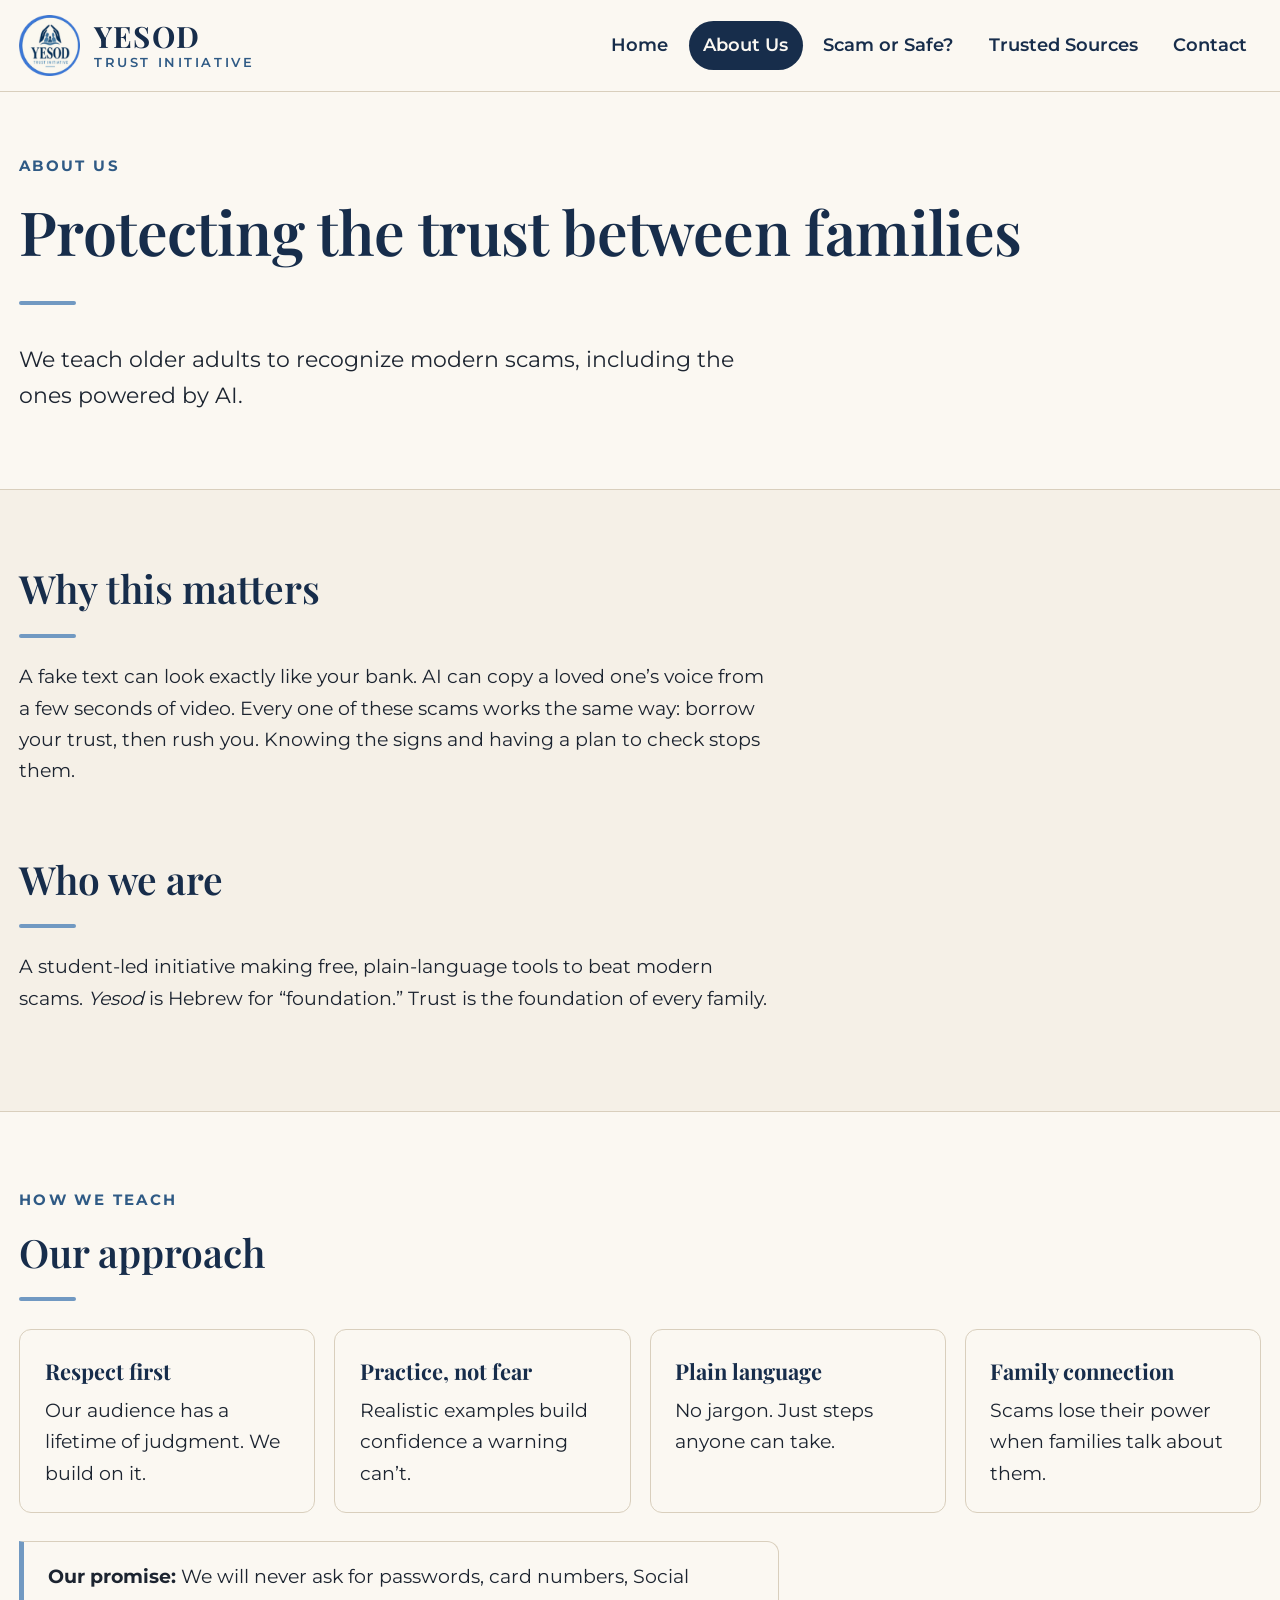
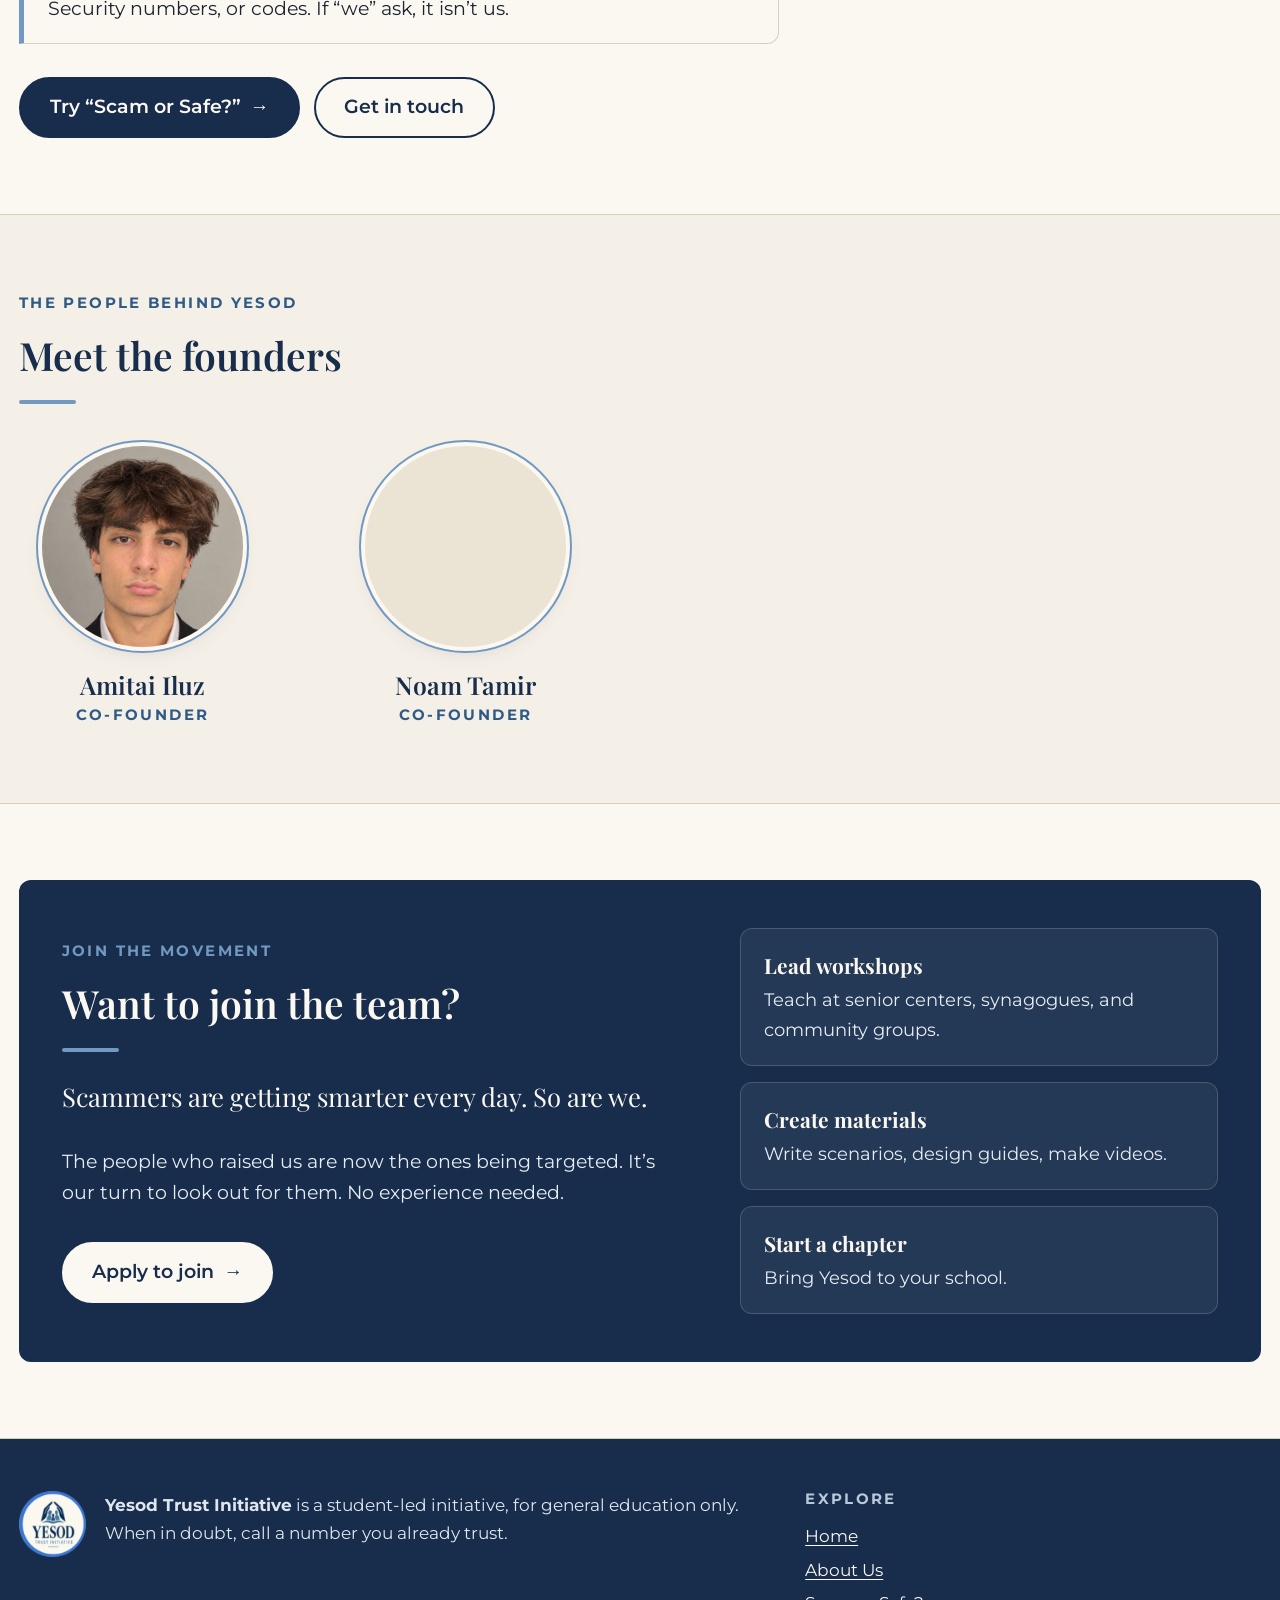
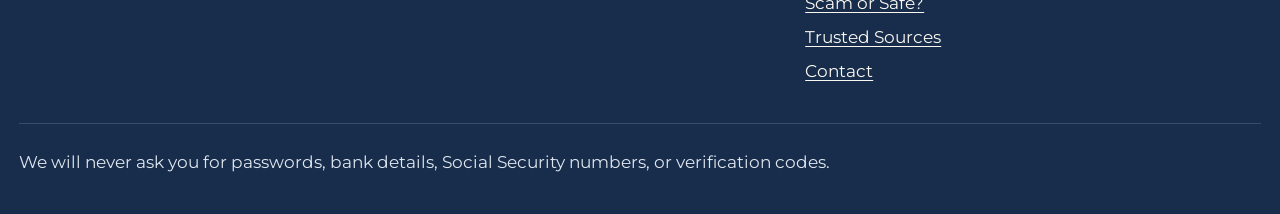
==== commit d8198df8: "Tighten copy across the site (~45% fewer words) Co-Authored-By: Claude Opus 5.5 <noreply@anthropic.c" ====
--- a/about.html
+++ b/about.html
@@ -4,6 +4,13 @@
   <meta charset="utf-8">
   <meta name="viewport" content="width=device-width, initial-scale=1">
   <title>About Us · Yesod Trust Initiative</title>
+  <link rel="canonical" href="https://yesodtrust.org/about.html">
+  <meta property="og:type" content="website">
+  <meta property="og:site_name" content="Yesod Trust Initiative">
+  <meta property="og:title" content="About Us · Yesod Trust Initiative">
+  <meta property="og:description" content="Why modern scams matter, and how the Yesod Trust Initiative uses respectful, practical education to help older adults stay safer.">
+  <meta property="og:url" content="https://yesodtrust.org/about.html">
+  <meta property="og:image" content="https://yesodtrust.org/images/logo.png">
   <meta name="description" content="Why modern scams matter, and how the Yesod Trust Initiative uses respectful, practical education to help older adults stay safer.">
   <link rel="icon" type="image/png" href="images/favicon.png">
   <link rel="preload" href="fonts/playfair-display-latin-wght-normal.woff2" as="font" type="font/woff2" crossorigin>
@@ -37,8 +44,8 @@
     <section class="page-intro">
       <div class="container">
         <p class="eyebrow">About us</p>
-        <h1 class="bar">Protecting trust and family connections</h1>
-        <p class="lead">We give older adults the knowledge and practical tools to recognize modern scams and stay safer in an increasingly AI-driven world.</p>
+        <h1 class="bar">Protecting the trust between families</h1>
+        <p class="lead">We teach older adults to recognize modern scams, including the ones powered by AI.</p>
       </div>
     </section>
 
@@ -46,12 +53,10 @@
       <div class="container">
         <div class="prose">
           <h2 class="bar">Why this matters</h2>
-          <p>Scams have always existed, but they are changing. Today a fraudulent message can look just like one from your bank. A phone call can come from a number that appears familiar. And artificial intelligence (AI), computer software that can produce text, images, and sound, can now imitate a real person’s voice from a short recording.</p>
-          <p>These scams work by creating urgency and borrowing the trust we place in people and institutions. They can affect anyone. Knowing what to look for, and having a simple plan for checking, makes a real difference.</p>
+          <p>A fake text can look exactly like your bank. AI can copy a loved one’s voice from a few seconds of video. Every one of these scams works the same way: borrow your trust, then rush you. Knowing the signs and having a plan to check stops them.</p>
 
           <h2 class="bar">Who we are</h2>
-          <p>The Yesod Trust Initiative is a student-led educational initiative. We create free learning materials and practice activities that explain modern scams in plain language.</p>
-          <p>Our name comes from the Hebrew word <em>yesod</em>, meaning “foundation,” because trust is the foundation of every relationship, family, and community.</p>
+          <p>A student-led initiative making free, plain-language tools to beat modern scams. <em>Yesod</em> is Hebrew for “foundation.” Trust is the foundation of every family.</p>
         </div>
       </div>
     </section>
@@ -61,14 +66,14 @@
         <p class="eyebrow">How we teach</p>
         <h2 id="approach-heading" class="bar">Our approach</h2>
         <ul class="principles">
-          <li><strong>Respect first</strong> Older adults bring a lifetime of judgment and experience. We build on that; we never talk down.</li>
-          <li><strong>Practice, not fear</strong> Trying realistic, made-up examples builds confidence that a warning or a news story alone can’t.</li>
-          <li><strong>Plain language</strong> We explain technical terms simply and focus on steps anyone can take.</li>
-          <li><strong>Family connection</strong> Talking openly about scams with relatives and caregivers helps everyone stay safer together.</li>
+          <li><strong>Respect first</strong> Our audience has a lifetime of judgment. We build on it.</li>
+          <li><strong>Practice, not fear</strong> Realistic examples build confidence a warning can’t.</li>
+          <li><strong>Plain language</strong> No jargon. Just steps anyone can take.</li>
+          <li><strong>Family connection</strong> Scams lose their power when families talk about them.</li>
         </ul>
 
         <div class="note">
-          <p><strong>Our promise:</strong> We will never ask you for passwords, bank or card details, Social Security numbers, or verification codes. If someone claiming to be us asks for these, it is not us.</p>
+          <p><strong>Our promise:</strong> We will never ask for passwords, card numbers, Social Security numbers, or codes. If “we” ask, it isn’t us.</p>
         </div>
 
         <div class="btn-row">
@@ -106,16 +111,15 @@
             <p class="eyebrow">Join the movement</p>
             <h2 id="join-heading" class="bar">Want to join the team?</h2>
             <p class="join-lead">Scammers are getting smarter every day. So are we.</p>
-            <p>The Yesod Trust Initiative is growing into a student movement, and we are looking for students who want to make a real difference for the older adults in their families and communities. The people who raised us, taught us, and looked out for us are now the ones being targeted. It’s our turn to look out for them.</p>
-            <p>No experience needed. If you care, there’s a place for you here.</p>
+            <p>The people who raised us are now the ones being targeted. It’s our turn to look out for them. No experience needed.</p>
             <div class="btn-row">
               <a class="btn btn-light" href="https://docs.google.com/forms/d/e/1FAIpQLSeAhspvNJf0h5g1RcXhgIFvsYNbbonMnVkhLk0o_ZASKQb0tA/viewform" target="_blank" rel="noopener">Apply to join <span class="arrow" aria-hidden="true">→</span></a>
             </div>
           </div>
           <ul class="join-roles">
-            <li><strong>Lead workshops</strong> Present our sessions at senior centers, synagogues, and community groups, and help people practice spotting scams in person.</li>
-            <li><strong>Create materials</strong> Write new “Scam or Safe?” scenarios, design guides, and make short videos that explain new scams in plain language.</li>
-            <li><strong>Bring Yesod to your community</strong> Start a chapter at your school and help us reach more families, one conversation at a time.</li>
+            <li><strong>Lead workshops</strong> Teach at senior centers, synagogues, and community groups.</li>
+            <li><strong>Create materials</strong> Write scenarios, design guides, make videos.</li>
+            <li><strong>Start a chapter</strong> Bring Yesod to your school.</li>
           </ul>
         </div>
       </div>
@@ -127,7 +131,7 @@
       <div class="footer-grid">
         <div class="footer-brand">
           <img src="images/logo.png" alt="" width="64" height="64">
-          <p><strong>Yesod Trust Initiative</strong> is a student-led educational initiative. The information on this site is for general education and cannot guarantee protection from every scam. When in doubt, contact an organization directly using a phone number or website you already trust.</p>
+          <p><strong>Yesod Trust Initiative</strong> is a student-led initiative, for general education only. When in doubt, call a number you already trust.</p>
         </div>
         <nav class="footer-nav" aria-label="Footer">
           <h2>Explore</h2>
--- a/css/styles.css
+++ b/css/styles.css
@@ -724,6 +724,11 @@
   text-decoration: none;
 }
 
+.source-phone .phone-alt {
+  display: inline-block;
+  white-space: nowrap;
+}
+
 .source-phone:hover {
   text-decoration: underline;
 }
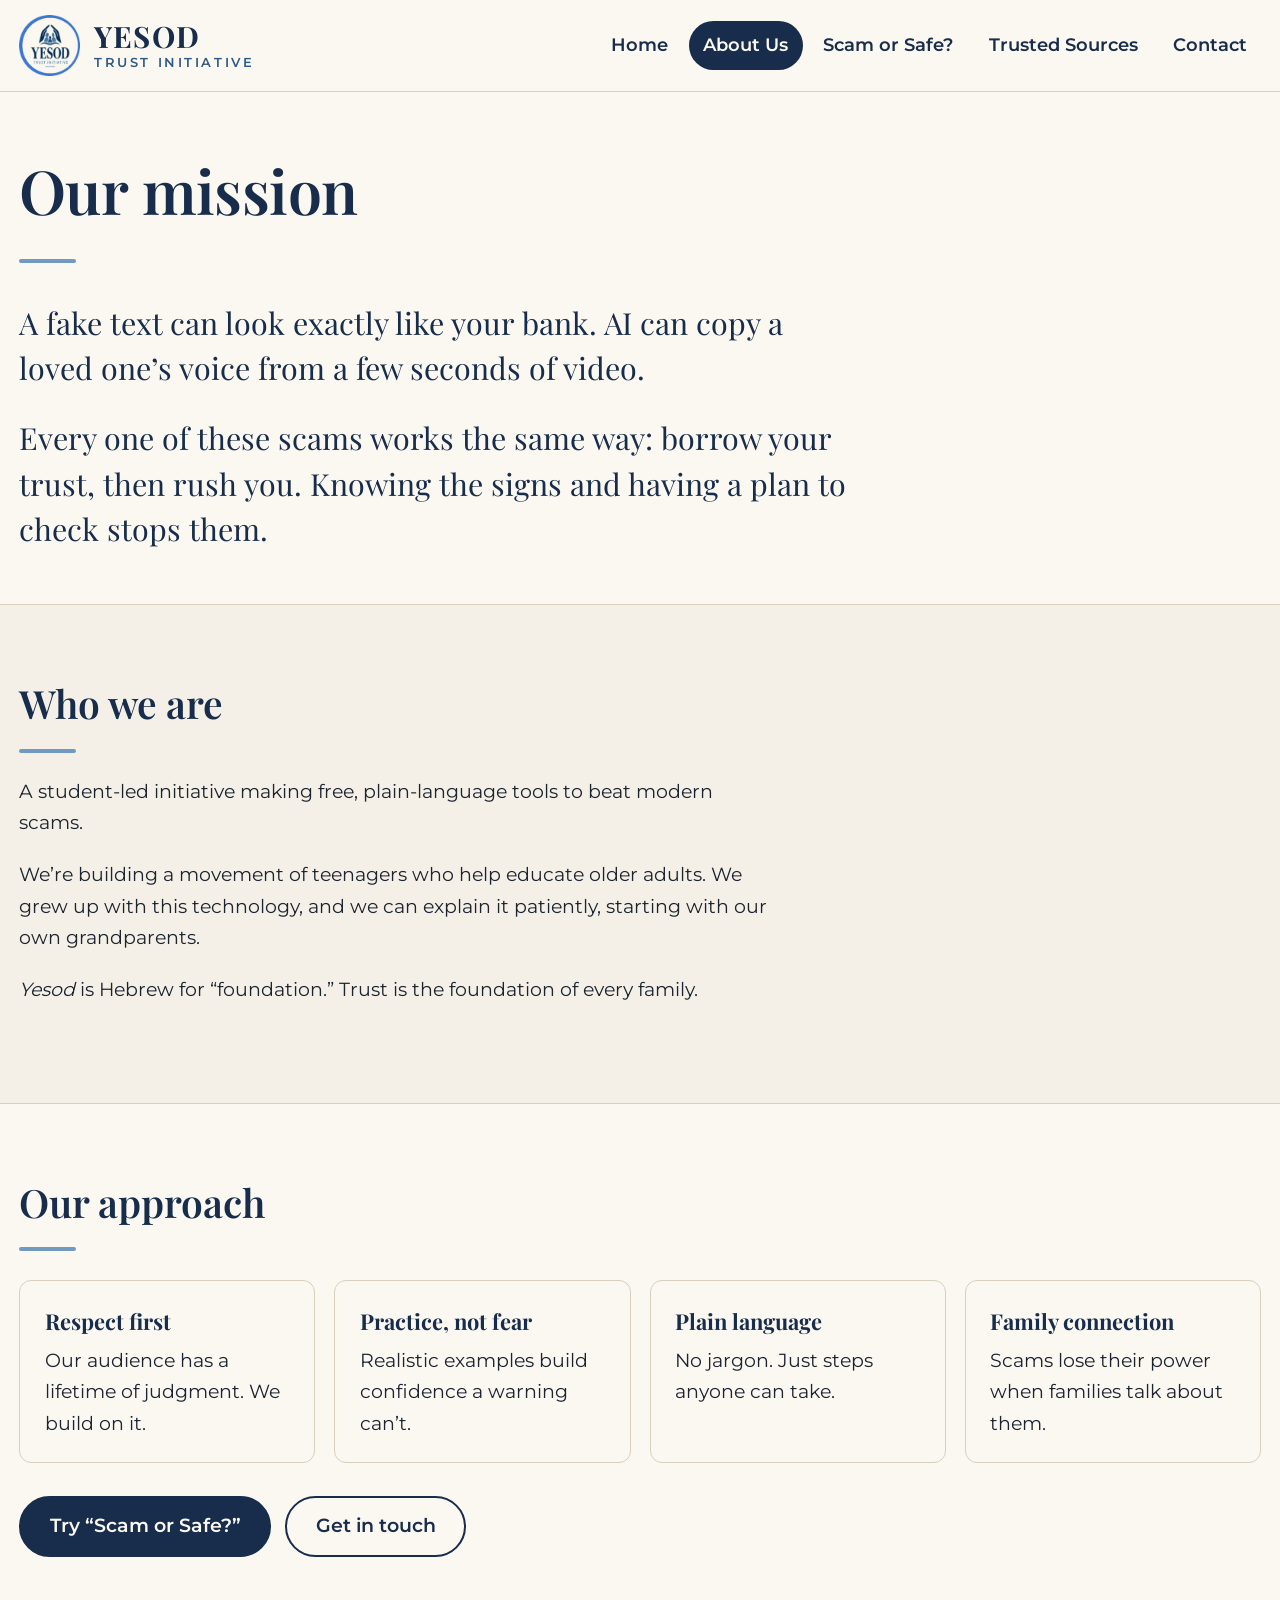
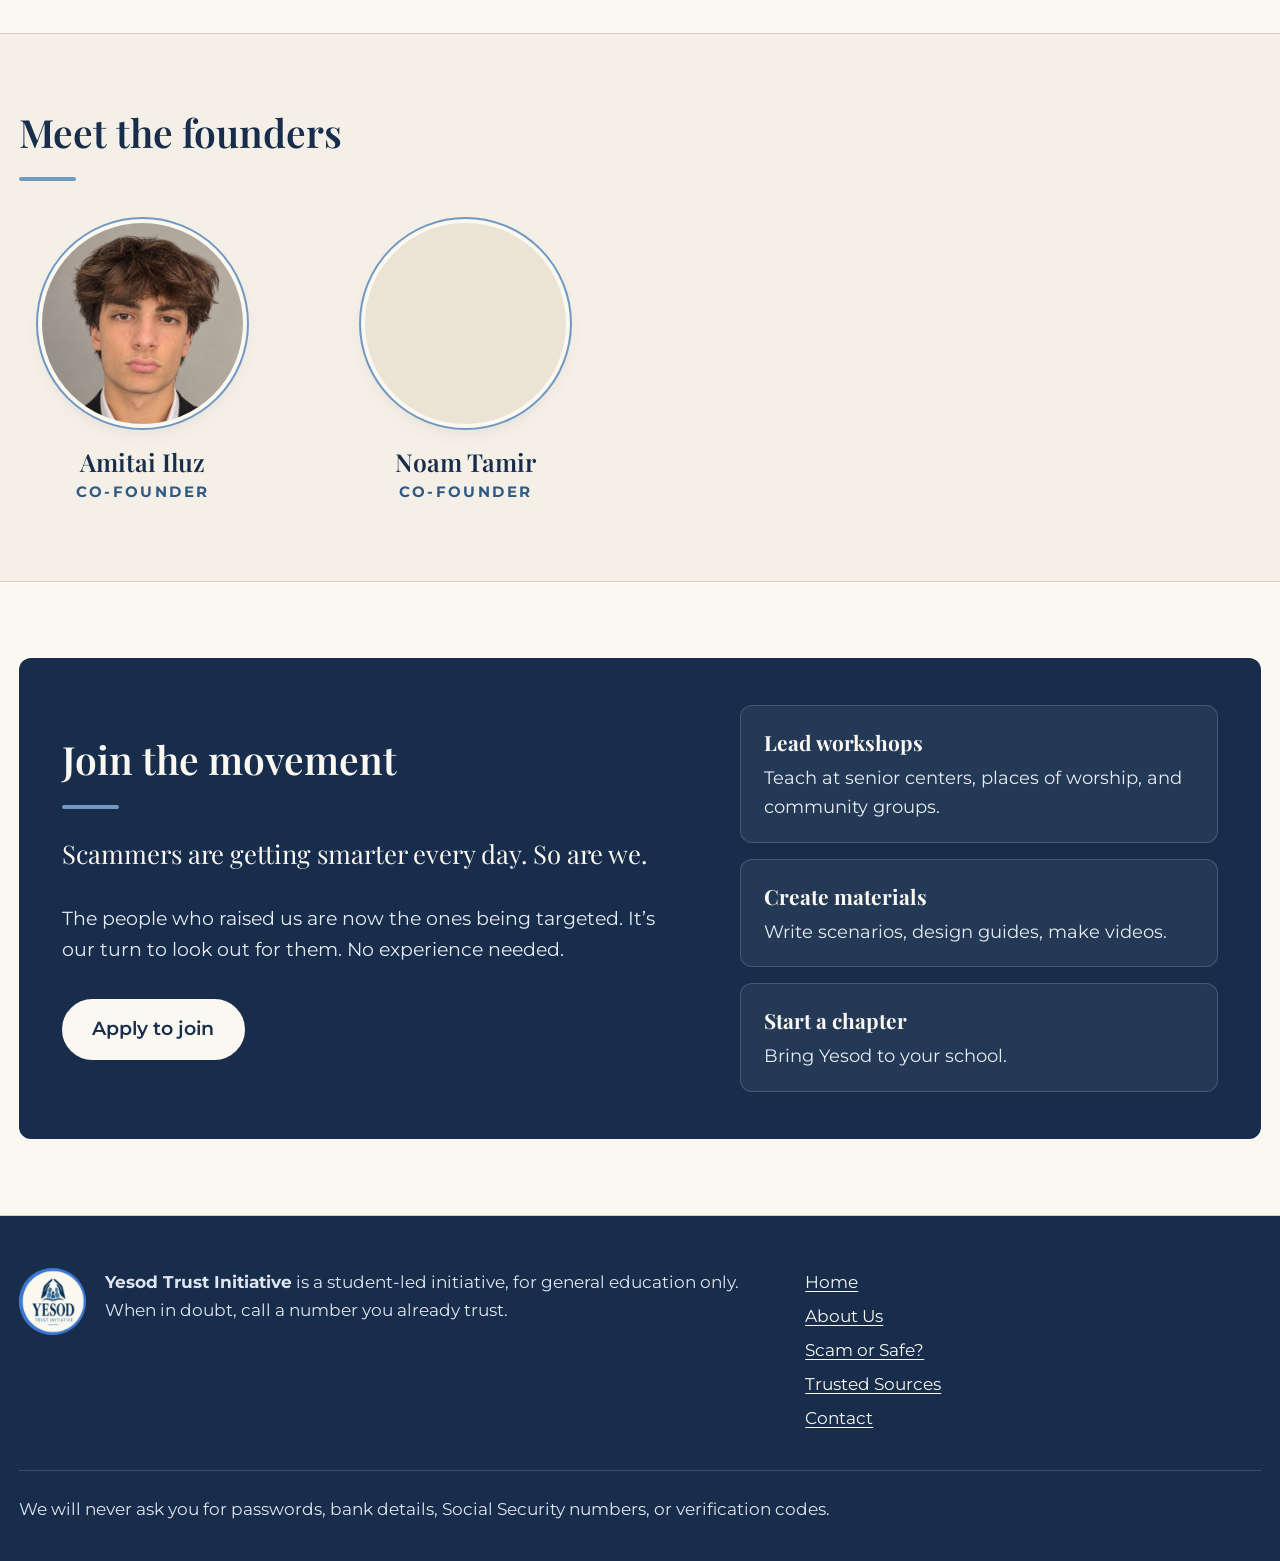
==== commit 5af71ed3: "Make mission the About opening; add teen-movement goal; remove repeated content Co-Authored-By: Clau" ====
--- a/about.html
+++ b/about.html
@@ -8,10 +8,10 @@
   <meta property="og:type" content="website">
   <meta property="og:site_name" content="Yesod Trust Initiative">
   <meta property="og:title" content="About Us · Yesod Trust Initiative">
-  <meta property="og:description" content="Why modern scams matter, and how the Yesod Trust Initiative uses respectful, practical education to help older adults stay safer.">
+  <meta property="og:description" content="Our mission: help older adults recognize scams that borrow their trust and rush them, and build a movement of teenagers who teach them.">
   <meta property="og:url" content="https://yesodtrust.org/about.html">
   <meta property="og:image" content="https://yesodtrust.org/images/logo.png">
-  <meta name="description" content="Why modern scams matter, and how the Yesod Trust Initiative uses respectful, practical education to help older adults stay safer.">
+  <meta name="description" content="Our mission: help older adults recognize scams that borrow their trust and rush them, and build a movement of teenagers who teach them.">
   <link rel="icon" type="image/png" href="images/favicon.png">
   <link rel="preload" href="fonts/playfair-display-latin-wght-normal.woff2" as="font" type="font/woff2" crossorigin>
   <link rel="stylesheet" href="css/styles.css">
@@ -43,27 +43,27 @@
   <main id="main">
     <section class="page-intro">
       <div class="container">
-        <p class="eyebrow">About us</p>
-        <h1 class="bar">Protecting the trust between families</h1>
-        <p class="lead">We teach older adults to recognize modern scams, including the ones powered by AI.</p>
+        <h1 class="bar">Our mission</h1>
+        <div class="mission">
+          <p>A fake text can look exactly like your bank. AI can copy a loved one’s voice from a few seconds of video.</p>
+          <p>Every one of these scams works the same way: borrow your trust, then rush you. Knowing the signs and having a plan to check stops them.</p>
+        </div>
       </div>
     </section>
 
     <section class="section">
       <div class="container">
         <div class="prose">
-          <h2 class="bar">Why this matters</h2>
-          <p>A fake text can look exactly like your bank. AI can copy a loved one’s voice from a few seconds of video. Every one of these scams works the same way: borrow your trust, then rush you. Knowing the signs and having a plan to check stops them.</p>
-
           <h2 class="bar">Who we are</h2>
-          <p>A student-led initiative making free, plain-language tools to beat modern scams. <em>Yesod</em> is Hebrew for “foundation.” Trust is the foundation of every family.</p>
+          <p>A student-led initiative making free, plain-language tools to beat modern scams.</p>
+          <p>We’re building a movement of teenagers who help educate older adults. We grew up with this technology, and we can explain it patiently, starting with our own grandparents.</p>
+          <p><em>Yesod</em> is Hebrew for “foundation.” Trust is the foundation of every family.</p>
         </div>
       </div>
     </section>
 
     <section class="section section-alt" aria-labelledby="approach-heading">
       <div class="container">
-        <p class="eyebrow">How we teach</p>
         <h2 id="approach-heading" class="bar">Our approach</h2>
         <ul class="principles">
           <li><strong>Respect first</strong> Our audience has a lifetime of judgment. We build on it.</li>
@@ -72,12 +72,8 @@
           <li><strong>Family connection</strong> Scams lose their power when families talk about them.</li>
         </ul>
 
-        <div class="note">
-          <p><strong>Our promise:</strong> We will never ask for passwords, card numbers, Social Security numbers, or codes. If “we” ask, it isn’t us.</p>
-        </div>
-
         <div class="btn-row">
-          <a class="btn" href="game.html">Try “Scam or Safe?” <span class="arrow" aria-hidden="true">→</span></a>
+          <a class="btn" href="game.html">Try “Scam or Safe?”</a>
           <a class="btn btn-secondary" href="contact.html">Get in touch</a>
         </div>
       </div>
@@ -85,7 +81,6 @@
 
     <section class="section" aria-labelledby="team-heading">
       <div class="container">
-        <p class="eyebrow">The people behind Yesod</p>
         <h2 id="team-heading" class="bar">Meet the founders</h2>
         <ul class="team">
           <li class="team-member">
@@ -108,16 +103,15 @@
       <div class="container">
         <div class="join-panel">
           <div>
-            <p class="eyebrow">Join the movement</p>
-            <h2 id="join-heading" class="bar">Want to join the team?</h2>
+            <h2 id="join-heading" class="bar">Join the movement</h2>
             <p class="join-lead">Scammers are getting smarter every day. So are we.</p>
             <p>The people who raised us are now the ones being targeted. It’s our turn to look out for them. No experience needed.</p>
             <div class="btn-row">
-              <a class="btn btn-light" href="https://docs.google.com/forms/d/e/1FAIpQLSeAhspvNJf0h5g1RcXhgIFvsYNbbonMnVkhLk0o_ZASKQb0tA/viewform" target="_blank" rel="noopener">Apply to join <span class="arrow" aria-hidden="true">→</span></a>
+              <a class="btn btn-light" href="https://docs.google.com/forms/d/e/1FAIpQLSeAhspvNJf0h5g1RcXhgIFvsYNbbonMnVkhLk0o_ZASKQb0tA/viewform" target="_blank" rel="noopener">Apply to join</a>
             </div>
           </div>
           <ul class="join-roles">
-            <li><strong>Lead workshops</strong> Teach at senior centers, synagogues, and community groups.</li>
+            <li><strong>Lead workshops</strong> Teach at senior centers, places of worship, and community groups.</li>
             <li><strong>Create materials</strong> Write scenarios, design guides, make videos.</li>
             <li><strong>Start a chapter</strong> Bring Yesod to your school.</li>
           </ul>
@@ -134,7 +128,6 @@
           <p><strong>Yesod Trust Initiative</strong> is a student-led initiative, for general education only. When in doubt, call a number you already trust.</p>
         </div>
         <nav class="footer-nav" aria-label="Footer">
-          <h2>Explore</h2>
           <ul>
             <li><a href="index.html">Home</a></li>
             <li><a href="about.html">About Us</a></li>
--- a/css/styles.css
+++ b/css/styles.css
@@ -286,6 +286,23 @@
 }
 
 .hero-body .lead {
+  margin-bottom: 0;
+}
+
+.mission {
+  max-width: 44rem;
+  margin-top: 1.75rem;
+}
+
+.mission p {
+  font-family: var(--serif);
+  font-size: clamp(1.3rem, 2.6vw, 1.6rem);
+  line-height: 1.5;
+  color: var(--navy);
+  margin-bottom: 0.8em;
+}
+
+.mission p:last-child {
   margin-bottom: 0;
 }
 
@@ -1220,7 +1237,24 @@
   .choices { grid-template-columns: 1fr; }
   .section { padding: 2.75rem 0; }
   .hero { padding: 2.5rem 0; }
-  .page-intro { padding: 2.25rem 0 2rem; }
+  .mission {
+  max-width: 44rem;
+  margin-top: 1.75rem;
+}
+
+.mission p {
+  font-family: var(--serif);
+  font-size: clamp(1.3rem, 2.6vw, 1.6rem);
+  line-height: 1.5;
+  color: var(--navy);
+  margin-bottom: 0.8em;
+}
+
+.mission p:last-child {
+  margin-bottom: 0;
+}
+
+.page-intro { padding: 2.25rem 0 2rem; }
   .start-card, .scenario, .results { padding: 1.25rem; }
   .help-panel { padding: 1.75rem 1.25rem 0.75rem; }
   .brand img { width: 2.8rem; height: 2.8rem; }
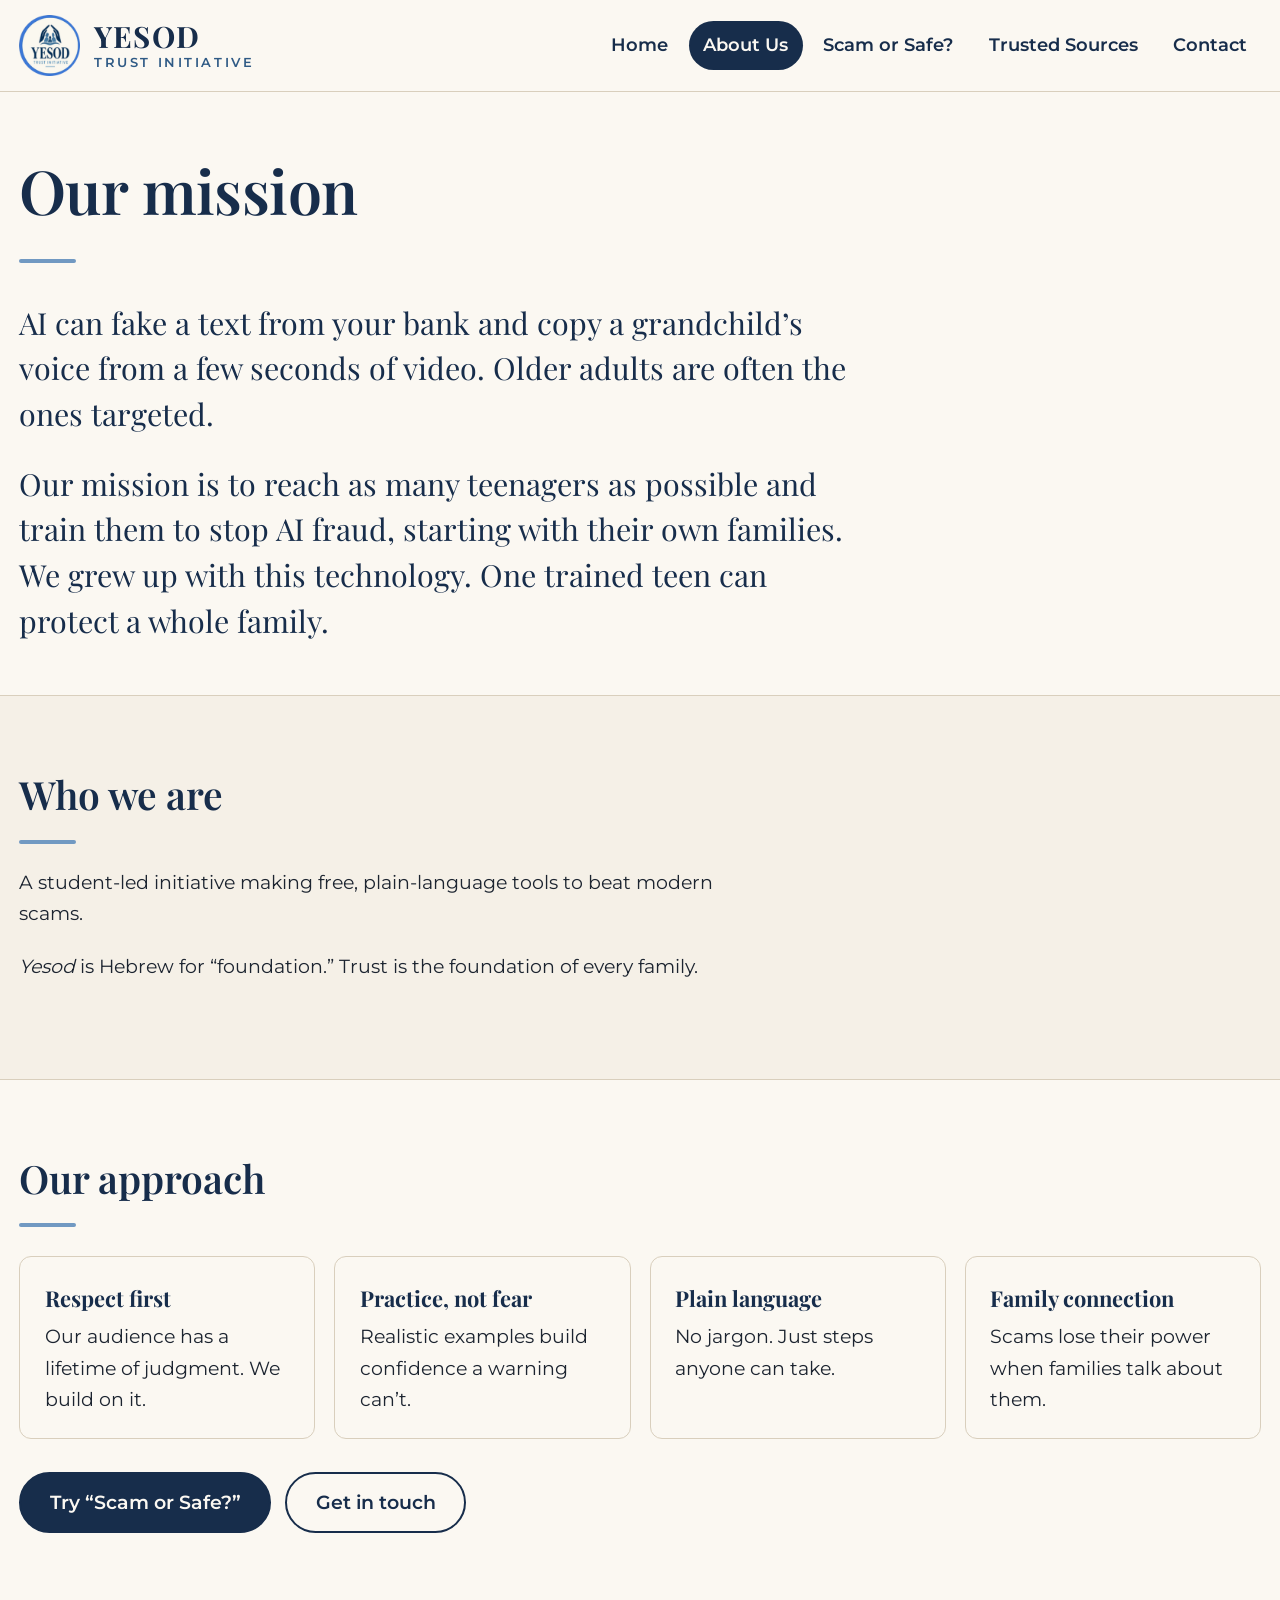
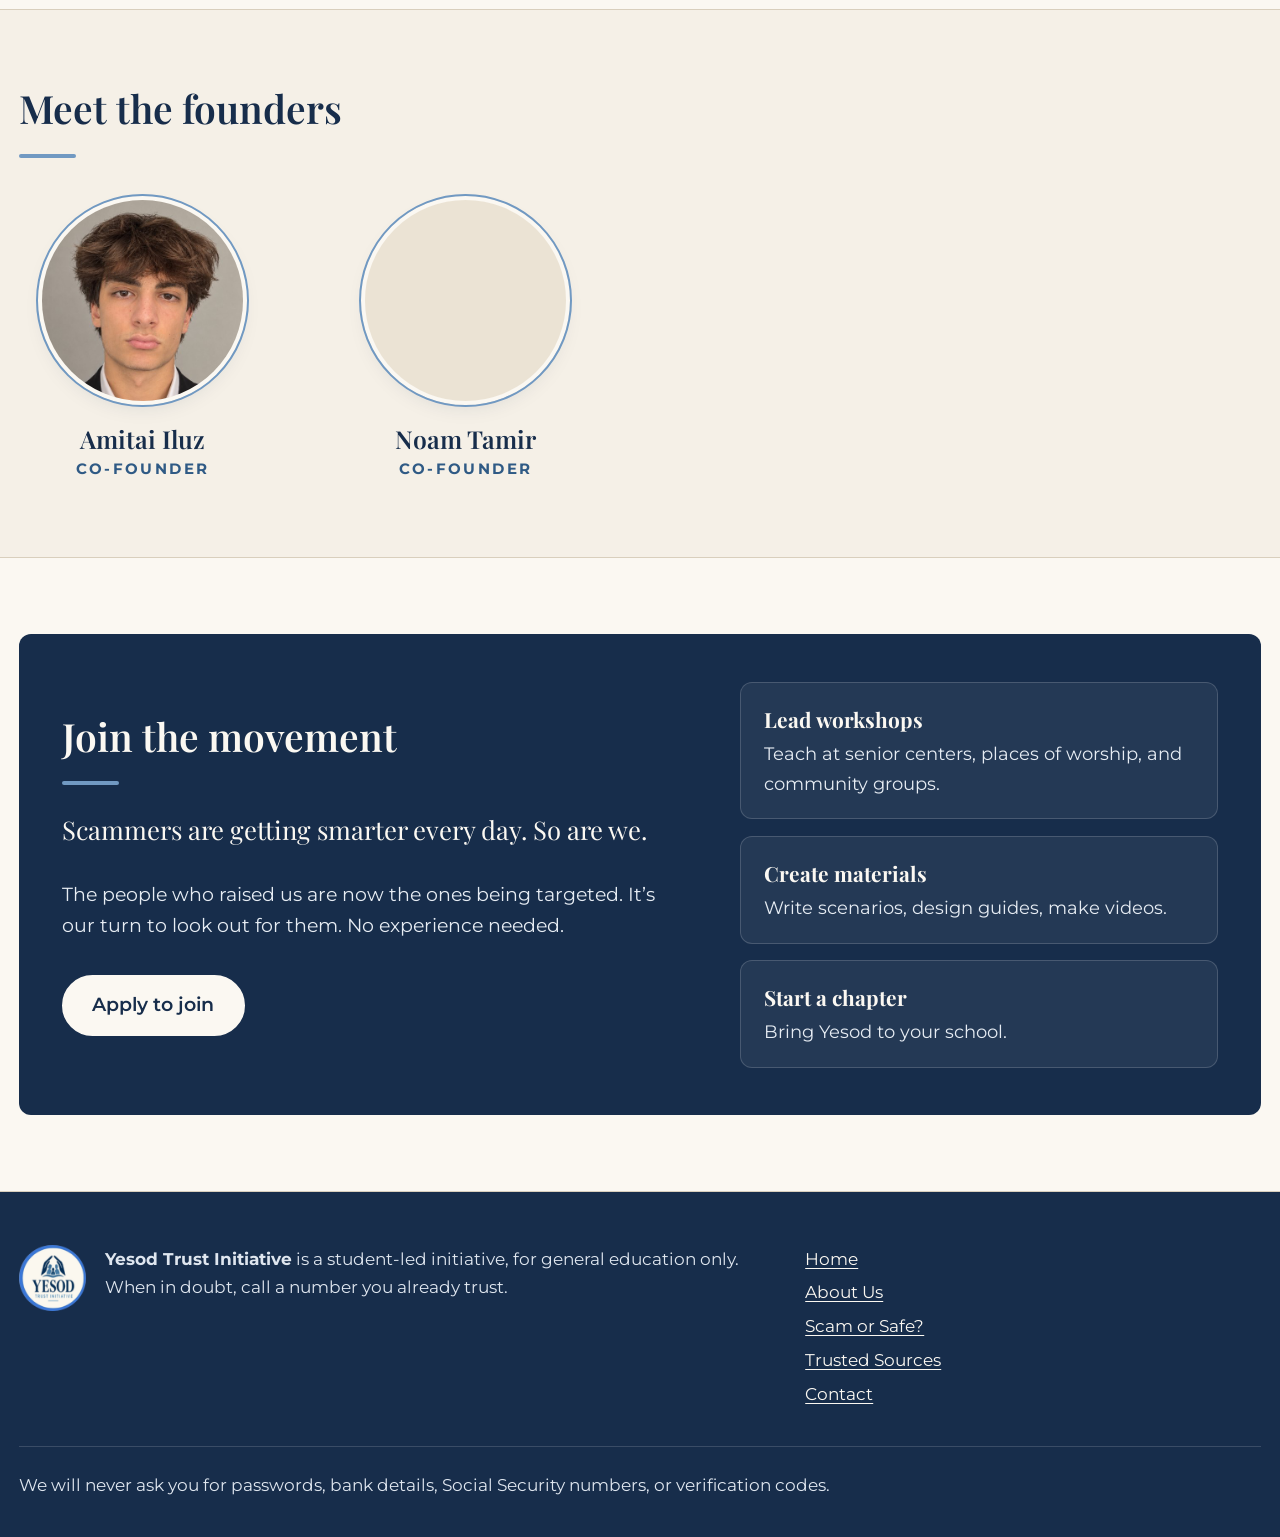
==== commit 74ce5040: "About: mission focuses on reaching as many teens as possible to stop AI fraud Co-Authored-By: Claude" ====
--- a/about.html
+++ b/about.html
@@ -8,10 +8,10 @@
   <meta property="og:type" content="website">
   <meta property="og:site_name" content="Yesod Trust Initiative">
   <meta property="og:title" content="About Us · Yesod Trust Initiative">
-  <meta property="og:description" content="Our mission: help older adults recognize scams that borrow their trust and rush them, and build a movement of teenagers who teach them.">
+  <meta property="og:description" content="Our mission: reach as many teenagers as possible and train them to stop AI fraud against the older adults in their lives.">
   <meta property="og:url" content="https://yesodtrust.org/about.html">
   <meta property="og:image" content="https://yesodtrust.org/images/logo.png">
-  <meta name="description" content="Our mission: help older adults recognize scams that borrow their trust and rush them, and build a movement of teenagers who teach them.">
+  <meta name="description" content="Our mission: reach as many teenagers as possible and train them to stop AI fraud against the older adults in their lives.">
   <link rel="icon" type="image/png" href="images/favicon.png">
   <link rel="preload" href="fonts/playfair-display-latin-wght-normal.woff2" as="font" type="font/woff2" crossorigin>
   <link rel="stylesheet" href="css/styles.css">
@@ -45,8 +45,8 @@
       <div class="container">
         <h1 class="bar">Our mission</h1>
         <div class="mission">
-          <p>A fake text can look exactly like your bank. AI can copy a loved one’s voice from a few seconds of video.</p>
-          <p>Every one of these scams works the same way: borrow your trust, then rush you. Knowing the signs and having a plan to check stops them.</p>
+          <p>AI can fake a text from your bank and copy a grandchild’s voice from a few seconds of video. Older adults are often the ones targeted.</p>
+          <p>Our mission is to reach as many teenagers as possible and train them to stop AI fraud, starting with their own families. We grew up with this technology. One trained teen can protect a whole family.</p>
         </div>
       </div>
     </section>
@@ -56,7 +56,6 @@
         <div class="prose">
           <h2 class="bar">Who we are</h2>
           <p>A student-led initiative making free, plain-language tools to beat modern scams.</p>
-          <p>We’re building a movement of teenagers who help educate older adults. We grew up with this technology, and we can explain it patiently, starting with our own grandparents.</p>
           <p><em>Yesod</em> is Hebrew for “foundation.” Trust is the foundation of every family.</p>
         </div>
       </div>
